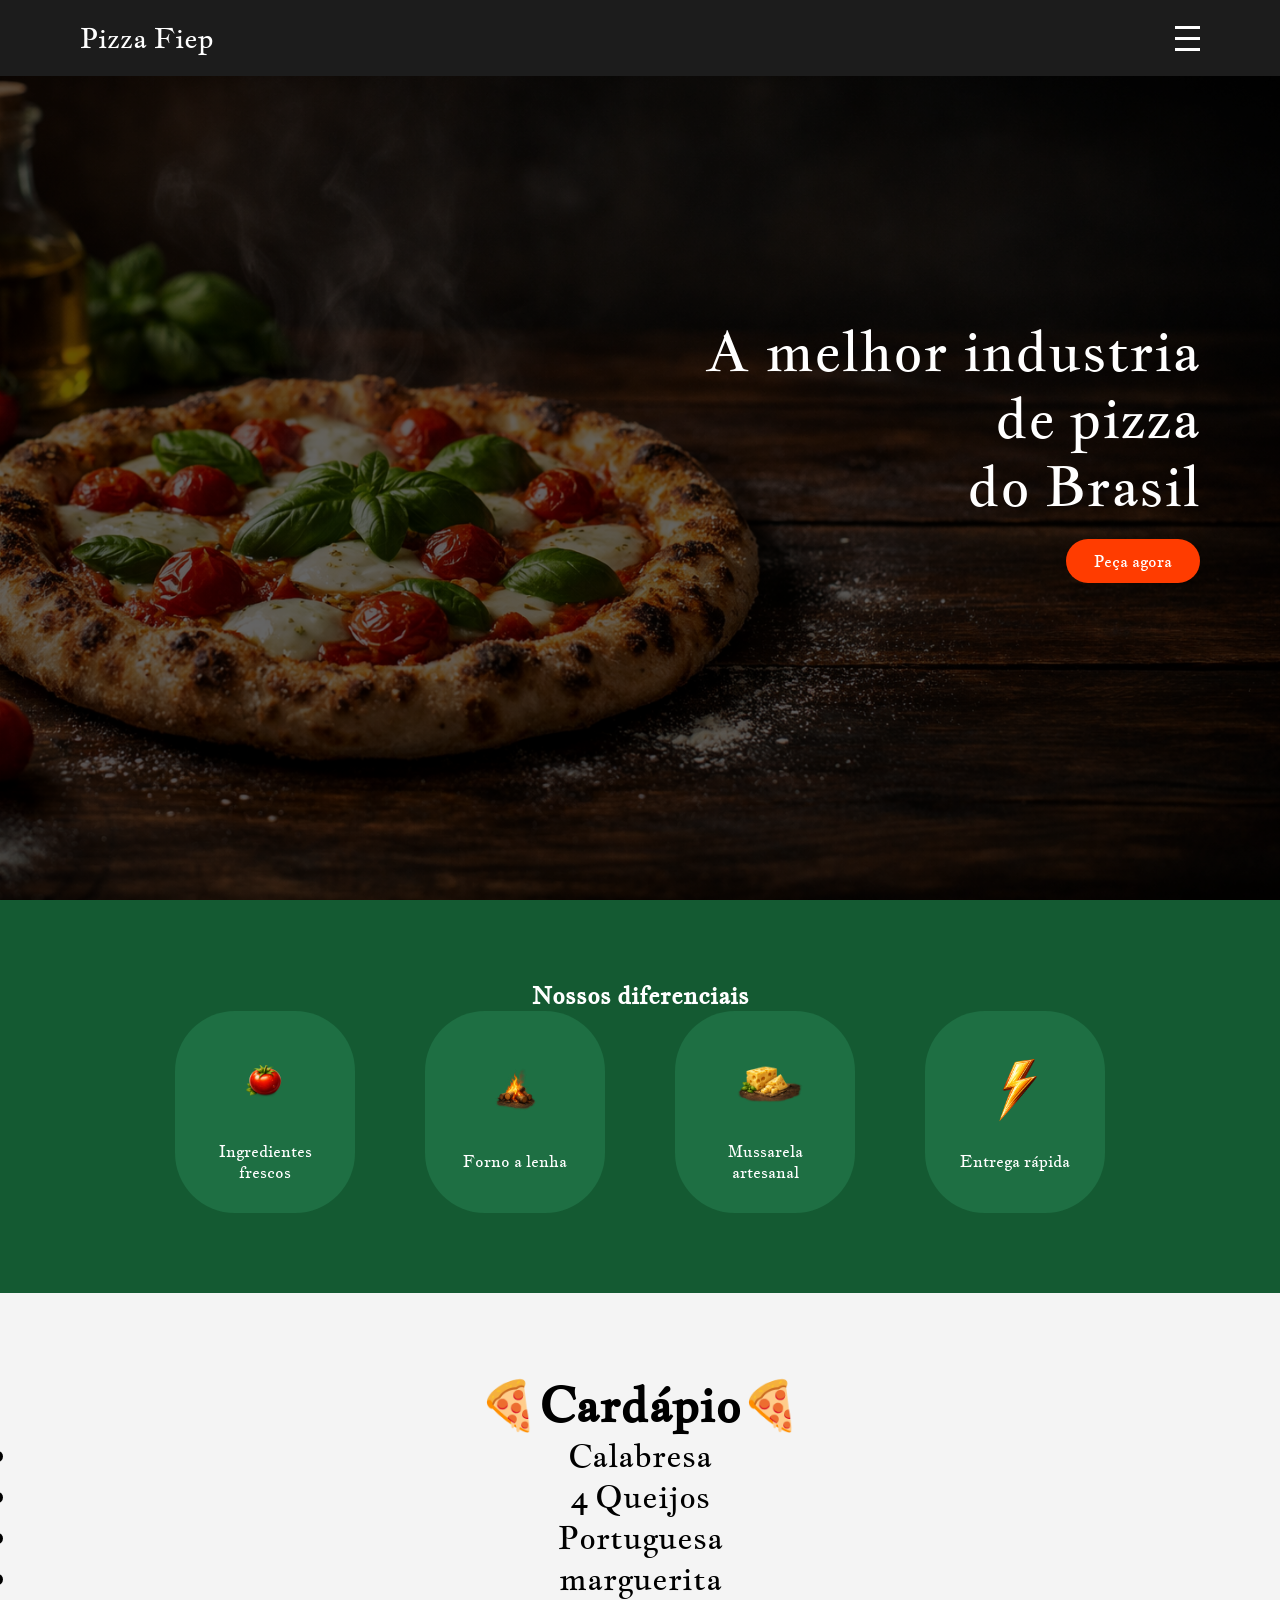
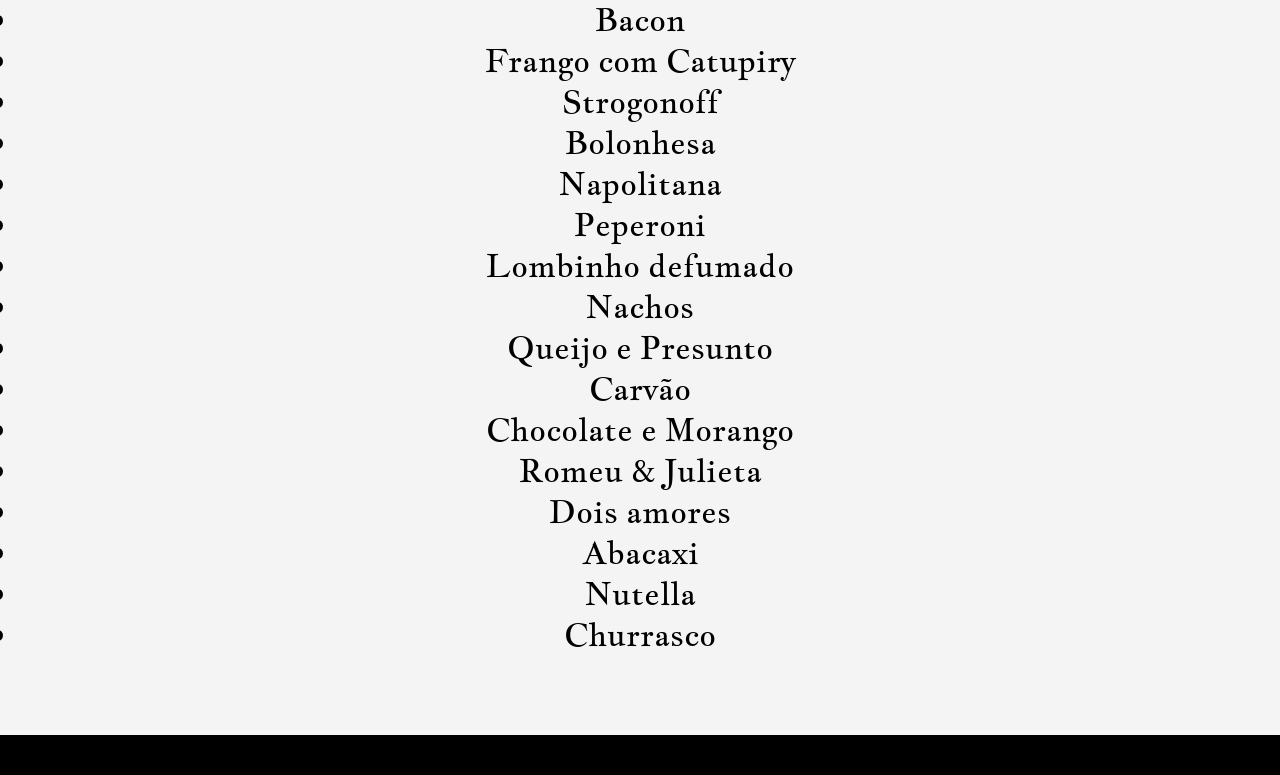
==== tds/index.html @ 962c99ff "Add files via upload" ====
<!DOCTYPE html>
<html lang="pt-BR">
<head>
    <meta charset="UTF-8">
    <meta name="viewport" content="width=device-width, initial-scale=1.0">
    <title>Pizza Fiep</title>
    <link rel="stylesheet" href="./style.css">
</head>
<body>
        <!-- MENU -->
         <header class="header">
            <h1 class="logo">Pizza Fiep</h1>

            <div class="menu-toggle" id="menu-toggle">
                <span></span>
                <span></span>
                <span></span>
            </div>
            <nav class="menu" id="menu">
                <a href="#">Home</a>
                <a href="#">Cardápio</a>
                <a href="#">Sobre</a>
                <a href="#">Contato</a>
            </nav>
        </header>
        <!-- HERO -->
        <section class="hero">
            <div class="overlay">
                <div class="hero-text">
                    <h2>A melhor industria <br> de pizza <br> do Brasil</h2>
                    <button>Peça agora</button>
                </div>
            </div>
        </section>
        <div class="overlay-menu" id="overlay-menu"></div>
        <section class="diferenciais">
            
            <h2>Nossos diferenciais</h2>
            <div class="cards">
            <div class="card">
                <img src="./tomate.png" alt="Tomate">
                <p>Ingredientes frescos</p>
            </div>
            <div class="card">
                <img src="./fogo.png" alt="Fogo">
                <p>Forno a lenha</p>
            </div>
            <div class="card">
                <img src="./queijo.png" alt="Queijo">
                <p>Mussarela artesanal</p>
            </div>
            <div class="card">
                <img src="./relampago.png" alt="Relampago">
                <p>Entrega rápida</p>
            </div>
            </div>
        </section>
        <section class="cardapio">
            <h2>🍕Cardápio🍕</h2>
            <div class="lista">
                <ul data-title="🍕 Tradicional">
                    <li>Calabresa</li>
                    <li>4 Queijos</li>
                    <li>Portuguesa</li>
                    <li>marguerita</li>
                    <li>Bacon</li>
                    <li>Frango com Catupiry</li>
                    <li>Strogonoff</li>
                    <li>Bolonhesa</li>
                    <li>Napolitana</li>
                    <li>Peperoni</li>
                    <li>Lombinho defumado</li>
                    <li>Nachos</li>
                    <li>Queijo e Presunto</li>
                </ul>
                <ul data-title="🔥Especiais">
                    <li>Carvão</li>
                    <li>Chocolate e Morango</li>
                    <li>Romeu & Julieta</li>
                    <li>Dois amores</li>
                    <li>Abacaxi</li>
                    <li>Nutella</li>
                    <li>Churrasco</li>
                    
                </ul>
            </div>
            
        </section>


        <section>

        </section>
        <script src="script.js"></script>
    </body>
</html>
---- tds/style.css ----
@import url('https://fonts.googleapis.com/css2?family=Jacques+Francois&display=swap');
@import url('https://fonts.googleapis.com/css2?family=Cinzel:wght@400..900&display=swap');

*{
    margin: 0;
    padding: 0;
    box-sizing: border-box;
    font-family: Jacques Francois, Cinzel;
}

body{
    background: #000;
    color: #fff;
}

/* ******************************* HEADER **********************************/
.header{
    position: absolute;
    width: 100%;
    top: 0;
    left: 0;
    background-color: #1c1c1c;

    display: flex;
    justify-content: space-between;
    align-items: center;
    padding: 20px 80px;
    z-index: 1000;
}

.logo{
    font-size: 28px;
    font-weight: 500;
}

/*  */
.menu-toggle{
    display: flex;
    flex-direction: column;
    cursor: pointer;
    z-index: 1100;
}

.menu-toggle span{
    width: 25px;
    height: 3px;
    background: white;
    margin: 4px 0;
    transition: 0.3s;
}

/*  */

.menu{
    position: fixed;
    top: 0;
    right: -100%;
    width: 70%;
    height: 100vh;
    background: #111;
    display: flex;
    flex-direction: column;
    padding: 80px 40px;
    transition: 0.4s ease;
}

.menu a{
    margin: 15px 0;
    text-decoration: none;
    color: white;
    font-size: 18px;
}

.menu.active{
    right: 0;
}

/*  */
.overlay-menu{
    position: fixed;
    top: 0;
    left: 0;
    width: 100%;
    height: 100%;
    background: rgba(0, 0, 0, 0.6);
    opacity: 0;
    visibility: hidden;
    transition: 0.3s;
    z-index: 900;
}

.overlay-menu.active{
    opacity: 1;
    visibility: visible;
}

.hero{
    height: 100vh;
    background: url('./pizza-Fundo.png') center/cover no-repeat;
    position: relative;
}

.overlay{
    background: rgba(0, 0, 0, 0.6);
    height: 100vh;

    display: flex;
    align-items: center;
    justify-content: flex-end;
    padding: 0 80px;
}

.hero-text h2{
    font-size: 56px;
    font-weight: 300;
    line-height: 1.2;
    margin-bottom: 20px;

}

.hero-text{
    max-width: 500px;
    text-align: right;
}

.hero-text button{
    padding: 12px 28px;
    background: #ff3c00;
    border: none;
    color: white;
    border-radius: 70px;
    font-size: 16px;
    cursor: pointer;
    transition: 0.3s;
}

.hero-text button:hover{
    background: rebeccapurple;
}

/* ***************DIFERENCIAIS************* */
.diferenciais{
    background: #145a32;
    padding: 80px 20px;
    text-align: center;
}

.diferencias h2{
    margin-bottom: 50px;
    font-size: 28px;
}

/* GRID */
.cards{
    display: flex;
    justify-content: center;
    gap: 30px;
    flex-wrap: wrap;
}

.card{
    background: #1E6F43;
    padding: 30px;
    margin: 0 20px;
    border-radius: 60px;
    width: 180px;

    display: flex;
    flex-direction: column;
    align-items: center;
    justify-content: center;

    transition: 0.3s;
}

.card:hover{
    transform: translateY(-8px);
}

.card img{
    width: 80px;
    height: 80px;
    object-fit: contain;
    margin-bottom: 20px;
}

.card p{
    font-size: 16px;
    line-height: 1.3;
}

.cardapio{
    background: #f4f4f4;
    color: #000;
    padding: 80px 20px;
    text-align: center;
}

.cardapio{
    font-size: 32px;
    margin-bottom: 40px;
    font-weight: 500;
}
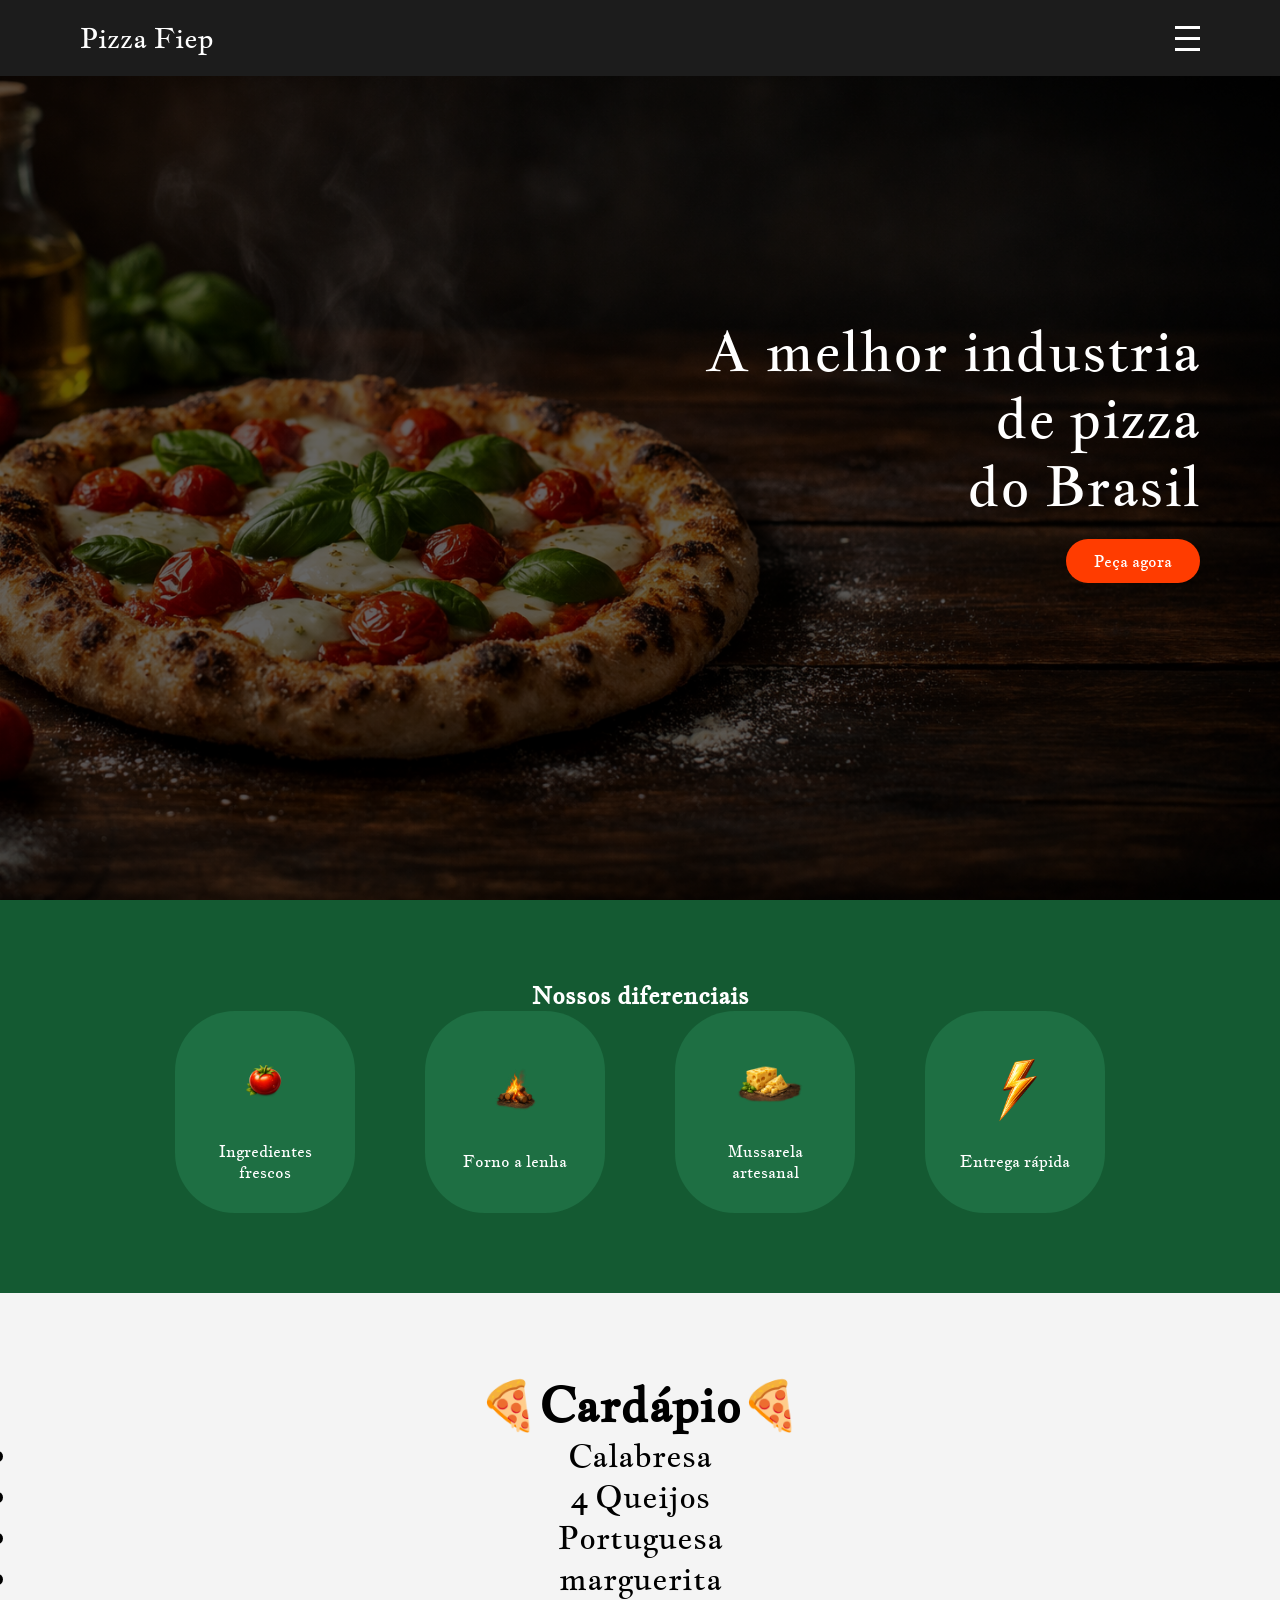
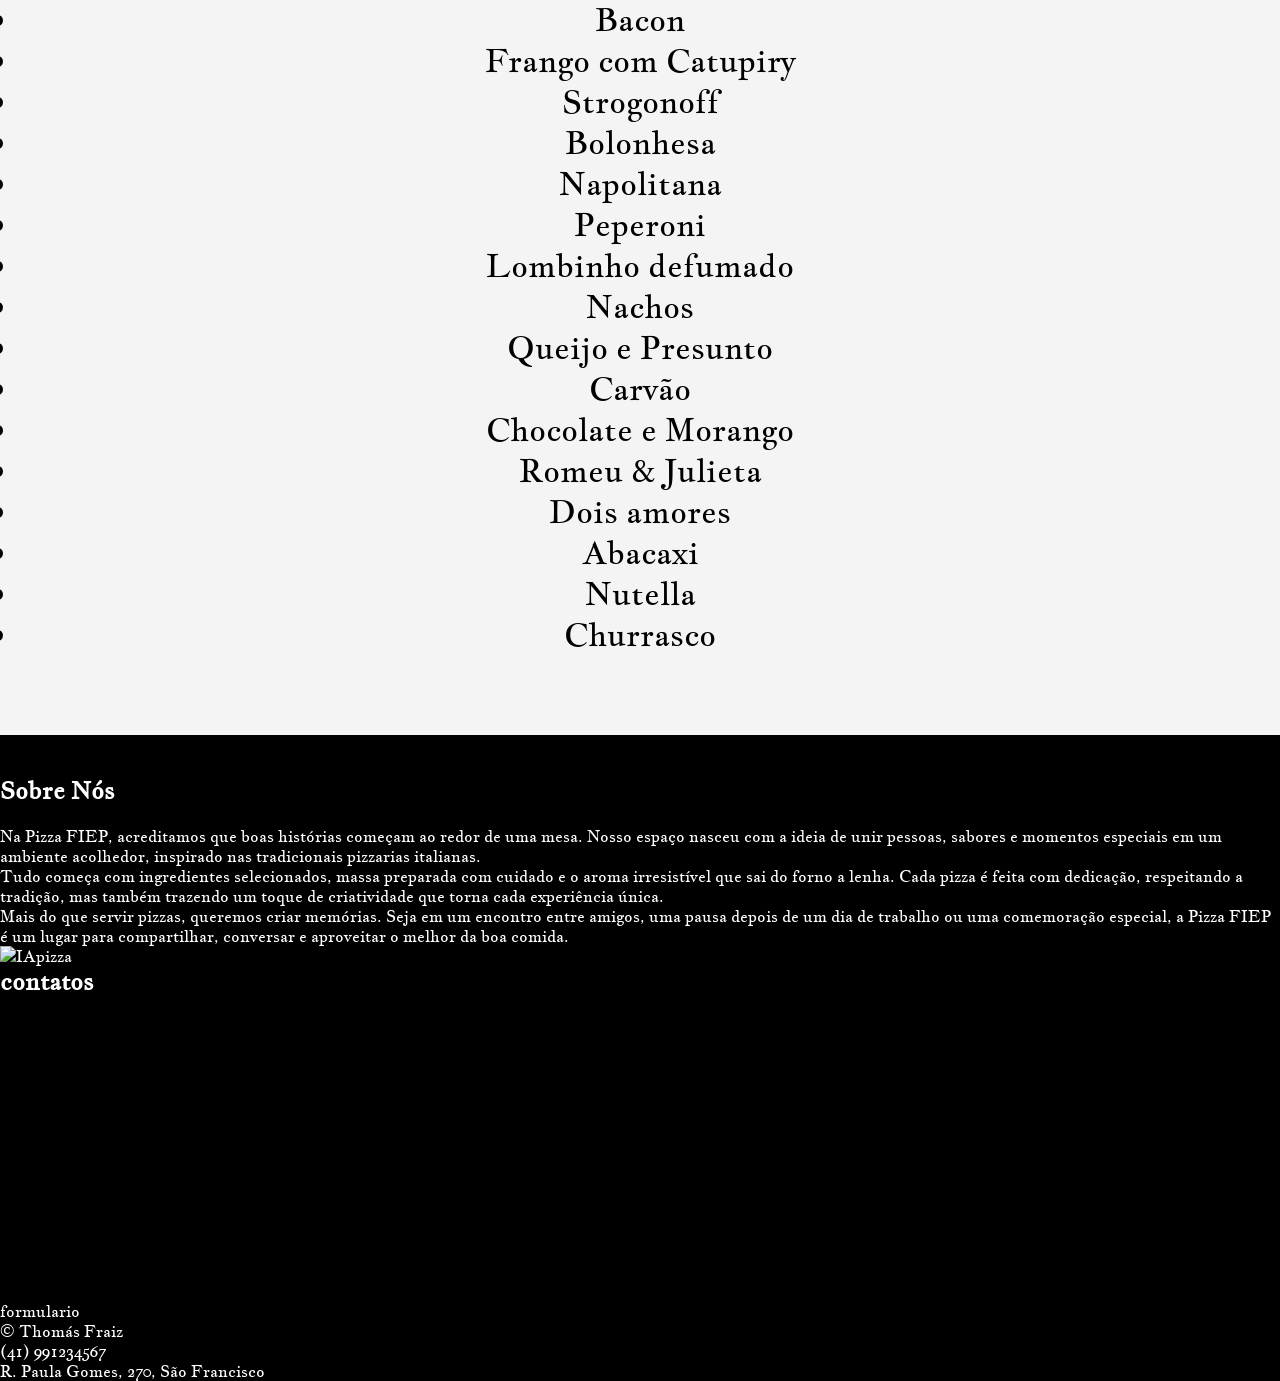
==== commit 56304407: "Update index.html" ====
--- a/tds/index.html
+++ b/tds/index.html
@@ -80,17 +80,50 @@
                     <li>Dois amores</li>
                     <li>Abacaxi</li>
                     <li>Nutella</li>
-                    <li>Churrasco</li>
-                    
+                    <li>Churrasco</li>  
                 </ul>
             </div>
+        </section>
+        <section class="sobre">
+            <div class="conteudo"> 
+                <h2>Sobre Nós</h2>
+
+                <img src="" alt="">
+                <div class="texto">
+                    <p>
+                        Na Pizza FIEP, acreditamos que boas histórias começam ao redor de uma mesa. Nosso espaço nasceu com a ideia de unir pessoas, sabores e momentos especiais em um ambiente acolhedor, inspirado nas tradicionais pizzarias italianas.
+                        <br class="lado1">Tudo começa com ingredientes selecionados, massa preparada com cuidado e o aroma irresistível que sai do forno a lenha. Cada pizza é feita com dedicação, respeitando a tradição, mas também trazendo um toque de criatividade que torna cada experiência única.
+                        <br class="lado2">Mais do que servir pizzas, queremos criar memórias. Seja em um encontro entre amigos, uma pausa depois de um dia de trabalho ou uma comemoração especial, a Pizza FIEP é um lugar para compartilhar, conversar e aproveitar o melhor da boa comida.
+                    </p>
+                    <img src="Gemini_Generated_Image_4bzopk4bzopk4bzo.png" alt="IApizza">
+                </div>
+            </div>
+            </section>
             
-        </section>
+            <section class="contato">
+                <h2>contatos</h2>
+                <div>
+                    <iframe src="https://www.google.com/maps/embed?pb=!1m18!1m12!1m3!1d3603.4007730360013!2d-49.27483312385781!3d-25.424861432689877!2m3!1f0!2f0!3f0!3m2!1i1024!2i768!4f13.1!3m3!1m2!1s0x94dce411bd7d31bd%3A0xd55f5236caf94127!2sR.%20Paula%20Gomes%2C%20270%20-%20S%C3%A3o%20Francisco%2C%20Curitiba%20-%20PR%2C%2080510-070!5e0!3m2!1spt-BR!2sbr!4v1777907137975!5m2!1spt-BR!2sbr" width="400" height="300" style="border:0;" allowfullscreen="" loading="lazy" referrerpolicy="no-referrer-when-downgrade"></iframe>
+                </div>
+                <div>
+                    formulario
+                </div>
+            </section>
 
+            <footer class="rodape">
+                <div>
+                    <p>&copy; Thomás Fraiz</p>
+                </div>
+                <div>
+                    <p>(41) 991234567</p>
+                    <p>R. Paula Gomes, 270, São Francisco</p>
+                </div>
+            </footer>
+        <script src="pizza.js"></script>
+        <script>
+            // Configurações do JS do formulário//
+            
 
-        <section>
-
-        </section>
-        <script src="script.js"></script>
+        </script>
     </body>
-</html>+</html>
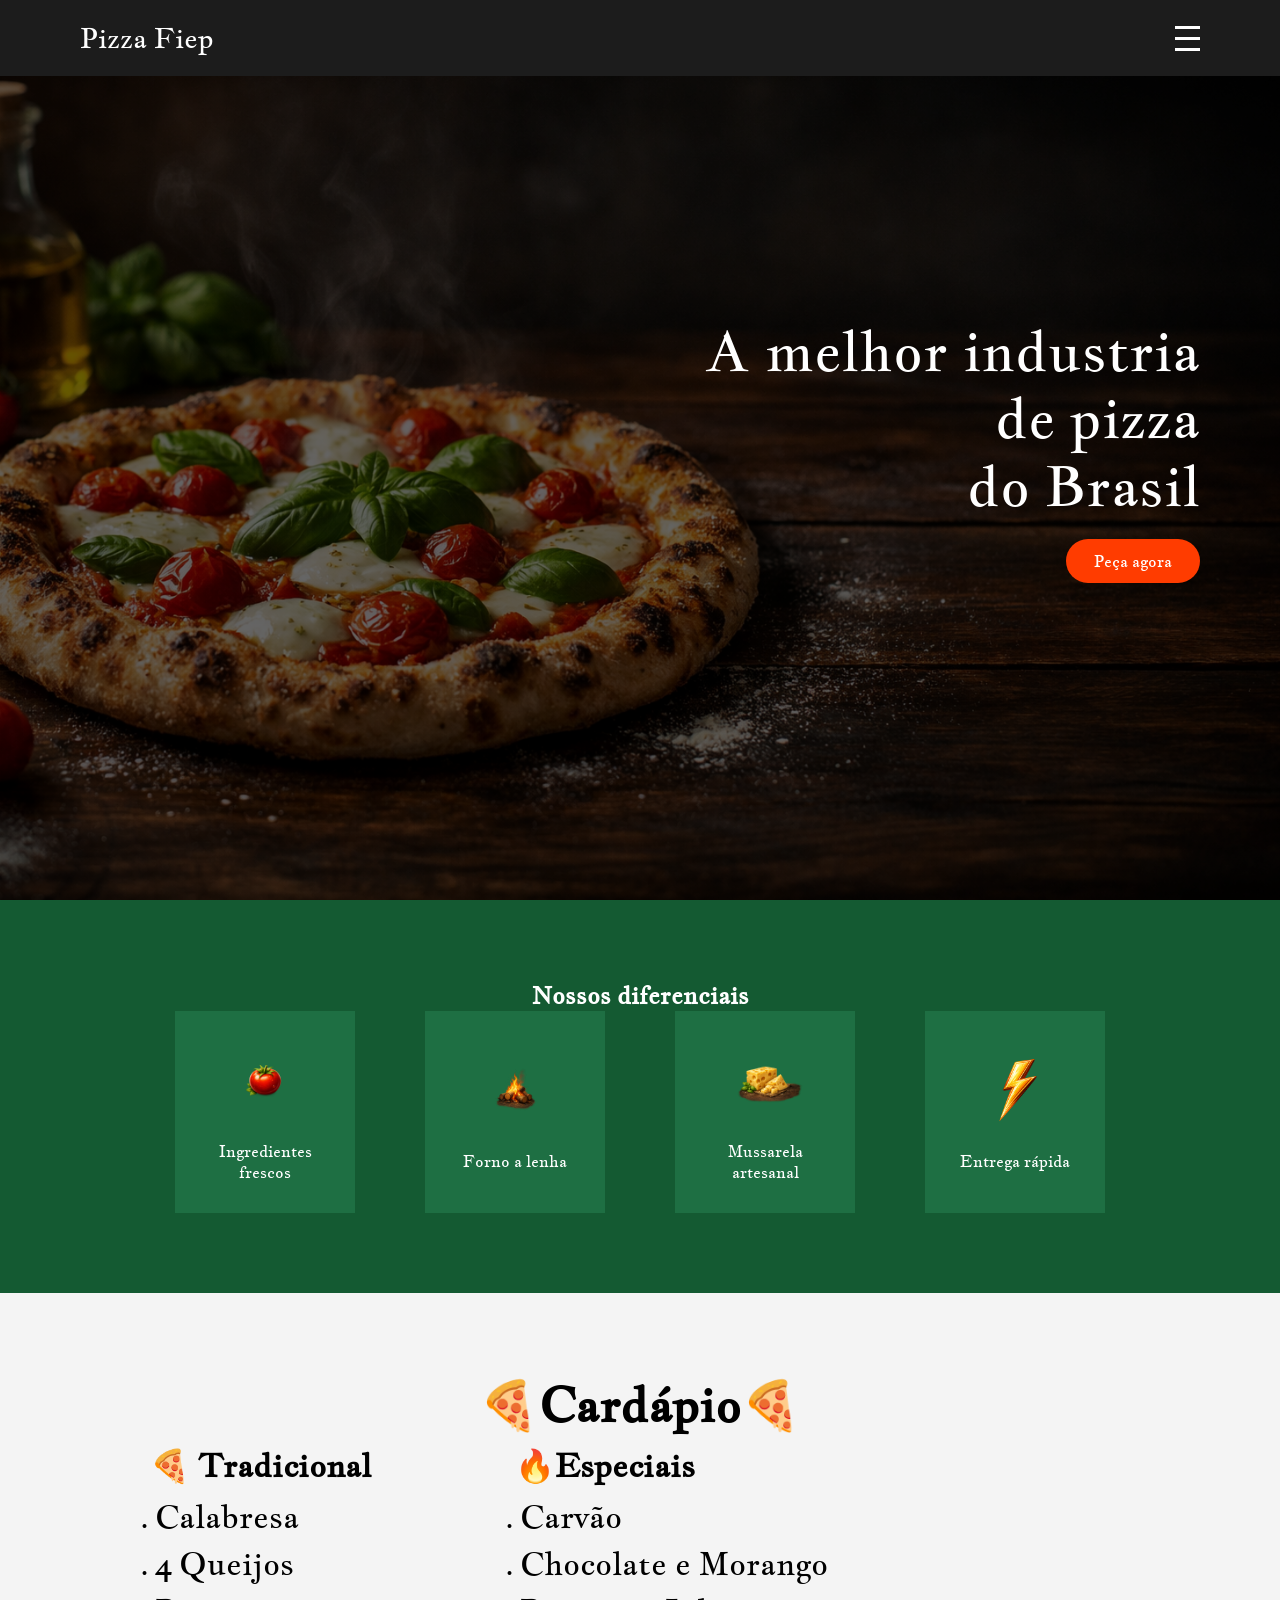
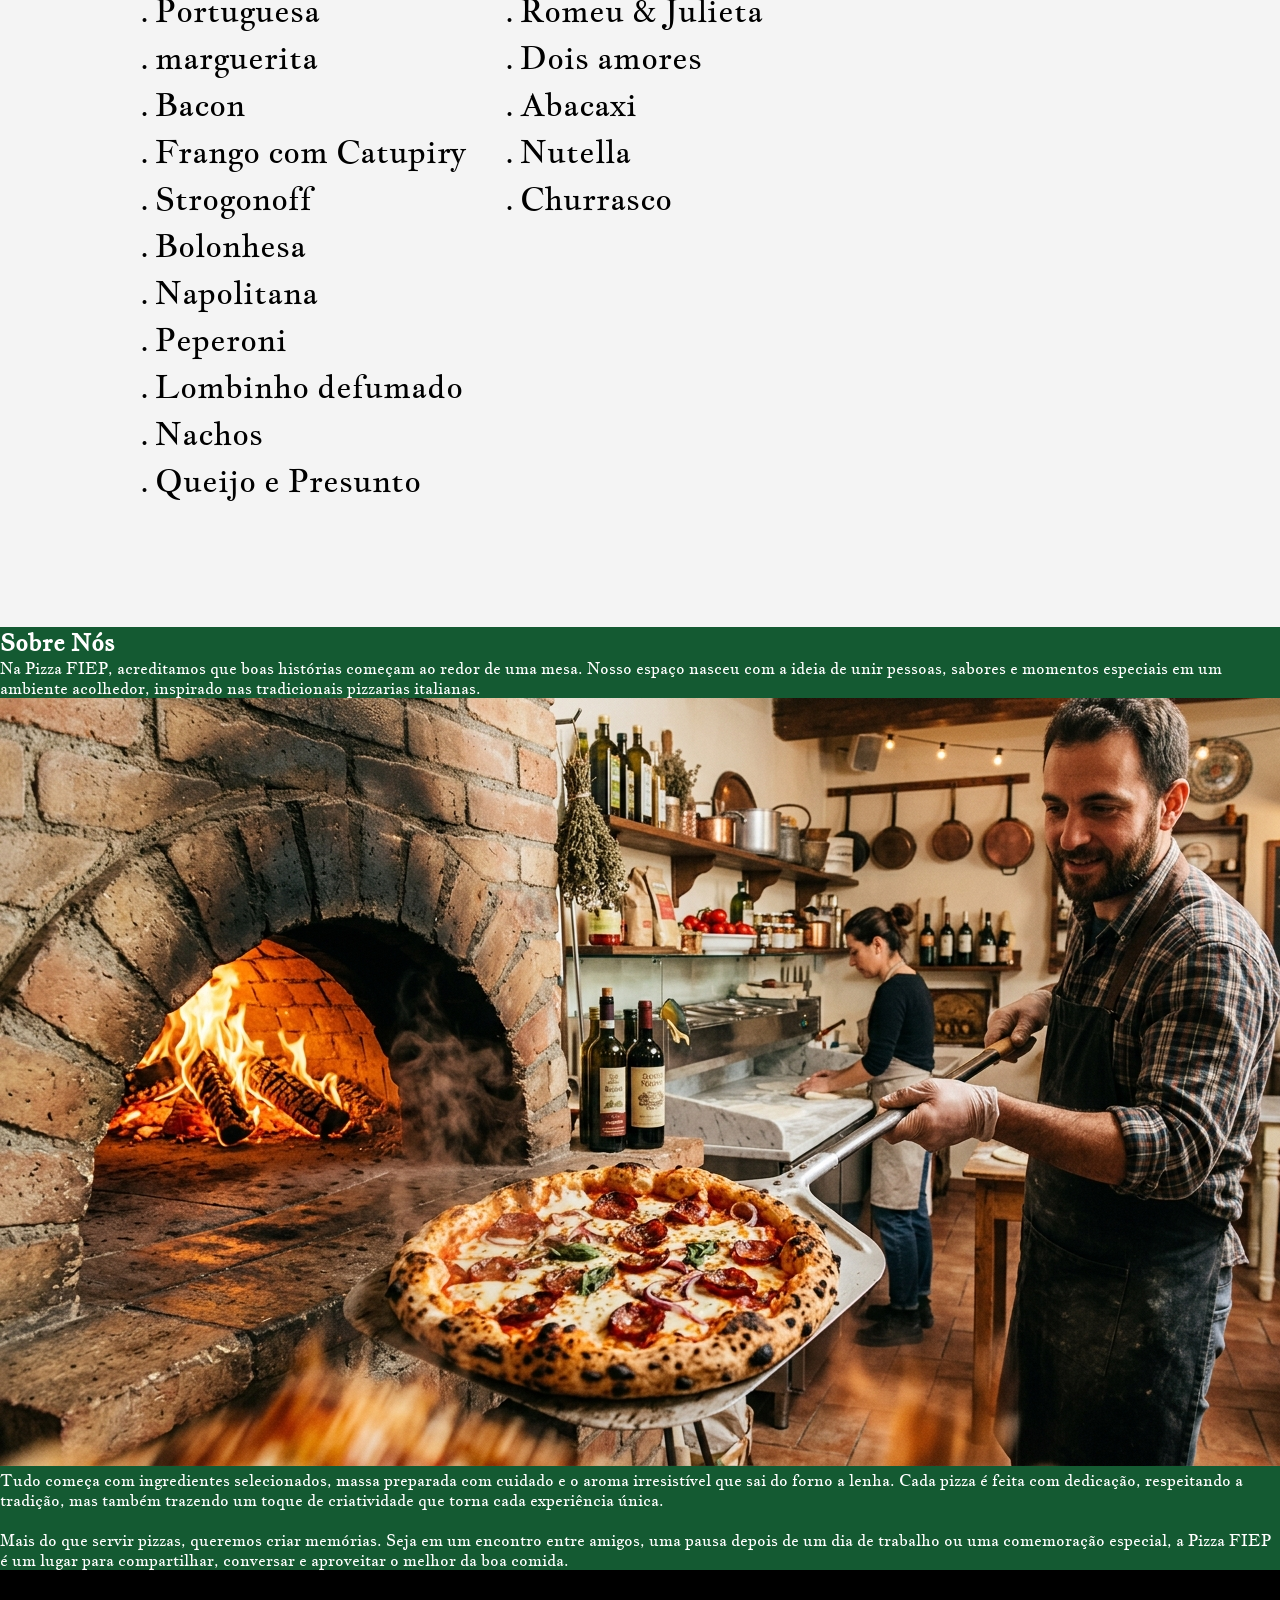
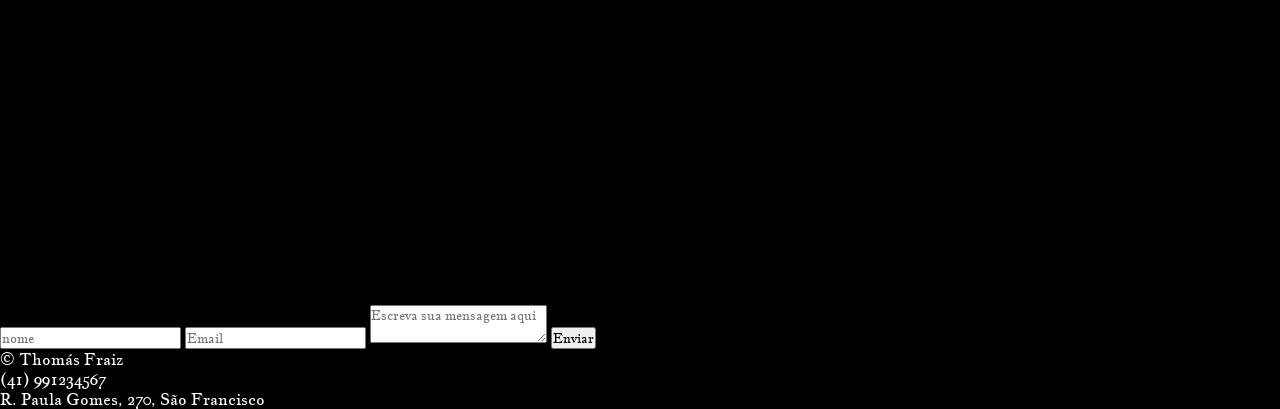
==== commit a3b17b49: "Update index.html" ====
--- a/tds/index.html
+++ b/tds/index.html
@@ -1,129 +1,168 @@
-<!DOCTYPE html>
+<!doctype html>
 <html lang="pt-BR">
-<head>
-    <meta charset="UTF-8">
-    <meta name="viewport" content="width=device-width, initial-scale=1.0">
+  <head>
+    <meta charset="UTF-8" />
+    <meta name="viewport" content="width=device-width, initial-scale=1.0" />
     <title>Pizza Fiep</title>
-    <link rel="stylesheet" href="./style.css">
-</head>
-<body>
-        <!-- MENU -->
-         <header class="header">
-            <h1 class="logo">Pizza Fiep</h1>
+    <link rel="stylesheet" href="./style.css" />
+  </head>
 
-            <div class="menu-toggle" id="menu-toggle">
-                <span></span>
-                <span></span>
-                <span></span>
+  <body>
+    <!-- MENU -->
+    <header class="header">
+      <h1 class="logo">Pizza Fiep</h1>
+
+      <div class="menu-toggle" id="menu-toggle">
+        <span></span>
+        <span></span>
+        <span></span>
+      </div>
+      <nav class="menu" id="menu">
+        <a href="#">Home</a>
+        <a href="#">Cardápio</a>
+        <a href="#">Sobre</a>
+        <a href="#">Contato</a>
+      </nav>
+    </header>
+    <!-- HERO -->
+    <section class="hero">
+      <div class="overlay">
+        <div class="hero-text">
+          <h2>
+            A melhor industria <br />
+            de pizza <br />
+            do Brasil
+          </h2>
+          <button>Peça agora</button>
+        </div>
+      </div>
+    </section>
+    <div class="overlay-menu" id="overlay-menu"></div>
+    <section class="diferenciais">
+      <h2>Nossos diferenciais</h2>
+      <div class="cards">
+        <div class="card">
+          <img src="./tomate.png" alt="Tomate" />
+          <p>Ingredientes frescos</p>
+        </div>
+        <div class="card">
+          <img src="./fogo.png" alt="Fogo" />
+          <p>Forno a lenha</p>
+        </div>
+        <div class="card">
+          <img src="./queijo.png" alt="Queijo" />
+          <p>Mussarela artesanal</p>
+        </div>
+        <div class="card">
+          <img src="./relampago.png" alt="Relampago" />
+          <p>Entrega rápida</p>
+        </div>
+      </div>
+    </section>
+    <section class="cardapio">
+      <h2>🍕Cardápio🍕</h2>
+      <div class="lista">
+        <ul data-title="🍕 Tradicional">
+          <li>Calabresa</li>
+          <li>4 Queijos</li>
+          <li>Portuguesa</li>
+          <li>marguerita</li>
+          <li>Bacon</li>
+          <li>Frango com Catupiry</li>
+          <li>Strogonoff</li>
+          <li>Bolonhesa</li>
+          <li>Napolitana</li>
+          <li>Peperoni</li>
+          <li>Lombinho defumado</li>
+          <li>Nachos</li>
+          <li>Queijo e Presunto</li>
+        </ul>
+        <ul data-title="🔥Especiais">
+          <li>Carvão</li>
+          <li>Chocolate e Morango</li>
+          <li>Romeu & Julieta</li>
+          <li>Dois amores</li>
+          <li>Abacaxi</li>
+          <li>Nutella</li>
+          <li>Churrasco</li>
+        </ul>
+      </div>
+    </section>
+    <section class="sobre">
+      <div class="conteudo">
+        <h2>Sobre Nós</h2>
+
+        <div class="textoC">
+          <p>
+            Na Pizza FIEP, acreditamos que boas histórias começam ao redor de
+            uma mesa. Nosso espaço nasceu com a ideia de unir pessoas, sabores e
+            momentos especiais em um ambiente acolhedor, inspirado nas
+            tradicionais pizzarias italianas.
+          </p>
+          <div class="pizzaiolo">
+            <img
+              src="Gemini_Generated_Image_4bzopk4bzopk4bzo.png"
+              alt="IApizza"
+            />
+
+            <div class="textoL">
+              <p>
+                Tudo começa com ingredientes selecionados, massa preparada com
+                cuidado e o aroma irresistível que sai do forno a lenha. Cada
+                pizza é feita com dedicação, respeitando a tradição, mas também
+                trazendo um toque de criatividade que torna cada experiência
+                única.
+                <br />
+                <br />Mais do que servir pizzas, queremos criar memórias. Seja
+                em um encontro entre amigos, uma pausa depois de um dia de
+                trabalho ou uma comemoração especial, a Pizza FIEP é um lugar
+                para compartilhar, conversar e aproveitar o melhor da boa
+                comida.
+              </p>
             </div>
-            <nav class="menu" id="menu">
-                <a href="#">Home</a>
-                <a href="#">Cardápio</a>
-                <a href="#">Sobre</a>
-                <a href="#">Contato</a>
-            </nav>
-        </header>
-        <!-- HERO -->
-        <section class="hero">
-            <div class="overlay">
-                <div class="hero-text">
-                    <h2>A melhor industria <br> de pizza <br> do Brasil</h2>
-                    <button>Peça agora</button>
-                </div>
-            </div>
-        </section>
-        <div class="overlay-menu" id="overlay-menu"></div>
-        <section class="diferenciais">
-            
-            <h2>Nossos diferenciais</h2>
-            <div class="cards">
-            <div class="card">
-                <img src="./tomate.png" alt="Tomate">
-                <p>Ingredientes frescos</p>
-            </div>
-            <div class="card">
-                <img src="./fogo.png" alt="Fogo">
-                <p>Forno a lenha</p>
-            </div>
-            <div class="card">
-                <img src="./queijo.png" alt="Queijo">
-                <p>Mussarela artesanal</p>
-            </div>
-            <div class="card">
-                <img src="./relampago.png" alt="Relampago">
-                <p>Entrega rápida</p>
-            </div>
-            </div>
-        </section>
-        <section class="cardapio">
-            <h2>🍕Cardápio🍕</h2>
-            <div class="lista">
-                <ul data-title="🍕 Tradicional">
-                    <li>Calabresa</li>
-                    <li>4 Queijos</li>
-                    <li>Portuguesa</li>
-                    <li>marguerita</li>
-                    <li>Bacon</li>
-                    <li>Frango com Catupiry</li>
-                    <li>Strogonoff</li>
-                    <li>Bolonhesa</li>
-                    <li>Napolitana</li>
-                    <li>Peperoni</li>
-                    <li>Lombinho defumado</li>
-                    <li>Nachos</li>
-                    <li>Queijo e Presunto</li>
-                </ul>
-                <ul data-title="🔥Especiais">
-                    <li>Carvão</li>
-                    <li>Chocolate e Morango</li>
-                    <li>Romeu & Julieta</li>
-                    <li>Dois amores</li>
-                    <li>Abacaxi</li>
-                    <li>Nutella</li>
-                    <li>Churrasco</li>  
-                </ul>
-            </div>
-        </section>
-        <section class="sobre">
-            <div class="conteudo"> 
-                <h2>Sobre Nós</h2>
+          </div>
+        </div>
+      </div>
+    </section>
 
-                <img src="" alt="">
-                <div class="texto">
-                    <p>
-                        Na Pizza FIEP, acreditamos que boas histórias começam ao redor de uma mesa. Nosso espaço nasceu com a ideia de unir pessoas, sabores e momentos especiais em um ambiente acolhedor, inspirado nas tradicionais pizzarias italianas.
-                        <br class="lado1">Tudo começa com ingredientes selecionados, massa preparada com cuidado e o aroma irresistível que sai do forno a lenha. Cada pizza é feita com dedicação, respeitando a tradição, mas também trazendo um toque de criatividade que torna cada experiência única.
-                        <br class="lado2">Mais do que servir pizzas, queremos criar memórias. Seja em um encontro entre amigos, uma pausa depois de um dia de trabalho ou uma comemoração especial, a Pizza FIEP é um lugar para compartilhar, conversar e aproveitar o melhor da boa comida.
-                    </p>
-                    <img src="Gemini_Generated_Image_4bzopk4bzopk4bzo.png" alt="IApizza">
-                </div>
-            </div>
-            </section>
-            
-            <section class="contato">
-                <h2>contatos</h2>
-                <div>
-                    <iframe src="https://www.google.com/maps/embed?pb=!1m18!1m12!1m3!1d3603.4007730360013!2d-49.27483312385781!3d-25.424861432689877!2m3!1f0!2f0!3f0!3m2!1i1024!2i768!4f13.1!3m3!1m2!1s0x94dce411bd7d31bd%3A0xd55f5236caf94127!2sR.%20Paula%20Gomes%2C%20270%20-%20S%C3%A3o%20Francisco%2C%20Curitiba%20-%20PR%2C%2080510-070!5e0!3m2!1spt-BR!2sbr!4v1777907137975!5m2!1spt-BR!2sbr" width="400" height="300" style="border:0;" allowfullscreen="" loading="lazy" referrerpolicy="no-referrer-when-downgrade"></iframe>
-                </div>
-                <div>
-                    formulario
-                </div>
-            </section>
+    <section class="contato">
+      <div>
+        <h2 style="color: black">contatos</h2>
+        <div>
+          <iframe
+            src="https://www.google.com/maps/embed?pb=!1m18!1m12!1m3!1d3603.4007730360013!2d-49.27483312385781!3d-25.424861432689877!2m3!1f0!2f0!3f0!3m2!1i1024!2i768!4f13.1!3m3!1m2!1s0x94dce411bd7d31bd%3A0xd55f5236caf94127!2sR.%20Paula%20Gomes%2C%20270%20-%20S%C3%A3o%20Francisco%2C%20Curitiba%20-%20PR%2C%2080510-070!5e0!3m2!1spt-BR!2sbr!4v1777907137975!5m2!1spt-BR!2sbr"
+            width="400"
+            height="300"
+            style="border: 0"
+            allowfullscreen=""
+            loading="lazy"
+            referrerpolicy="no-referrer-when-downgrade"
+          ></iframe>
+        </div>
+      </div>
+      <form class="forms">
+        <input type=" text " placeholder="nome " required />
 
-            <footer class="rodape">
-                <div>
-                    <p>&copy; Thomás Fraiz</p>
-                </div>
-                <div>
-                    <p>(41) 991234567</p>
-                    <p>R. Paula Gomes, 270, São Francisco</p>
-                </div>
-            </footer>
-        <script src="pizza.js"></script>
-        <script>
-            // Configurações do JS do formulário//
-            
+        <input type="email " placeholder="Email " required />
 
-        </script>
-    </body>
+        <textarea placeholder="Escreva sua mensagem aqui " required></textarea>
+
+        <button type="submit ">Enviar</button>
+      </form>
+    </section>
+
+    <footer class="rodape">
+      <div>
+        <p>&copy; Thomás Fraiz</p>
+      </div>
+      <div>
+        <p>(41) 991234567</p>
+        <p>R. Paula Gomes, 270, São Francisco</p>
+      </div>
+    </footer>
+    <script src="script.js"></script>
+    <script>
+      // Configurações do JS do formulário//
+    </script>
+  </body>
 </html>
--- a/tds/style.css
+++ b/tds/style.css
@@ -9,7 +9,7 @@
 }
 
 body{
-    background: #000;
+    background: #f4f4f4;
     color: #fff;
 }
 
@@ -162,7 +162,7 @@
     background: #1E6F43;
     padding: 30px;
     margin: 0 20px;
-    border-radius: 60px;
+    border-radius: 12   px;
     width: 180px;
 
     display: flex;
@@ -200,4 +200,55 @@
     font-size: 32px;
     margin-bottom: 40px;
     font-weight: 500;
-}+}
+
+.lista{
+    display: flex;
+    grid-template-columns: repeat(3, 1fr);
+    gap: 40px;
+    max-width: 1000px;
+    margin: 0 auto;
+    text-align: left;
+}
+
+.lista ul{
+    list-style: none;
+}
+
+.lista ul::before{
+    content: attr(data-title);
+    display: block;
+    font-weight: bold;
+    margin: 10px;
+}
+
+.lista li{
+    margin: 6px 0;
+    font-weight: 15px;
+    position: relative;
+    padding-left: 15px;
+}
+
+.lista li::before{
+    content: ".";
+    position: absolute;
+    left: 0;
+    color: #000;
+}
+
+.sobre{
+    background-color: #145a32;
+
+}
+
+.contato{
+    background-color: #000;
+}
+
+.rodape{
+    background-color: #000;
+}
+
+.lado1{
+    padding-right: 10px;
+}
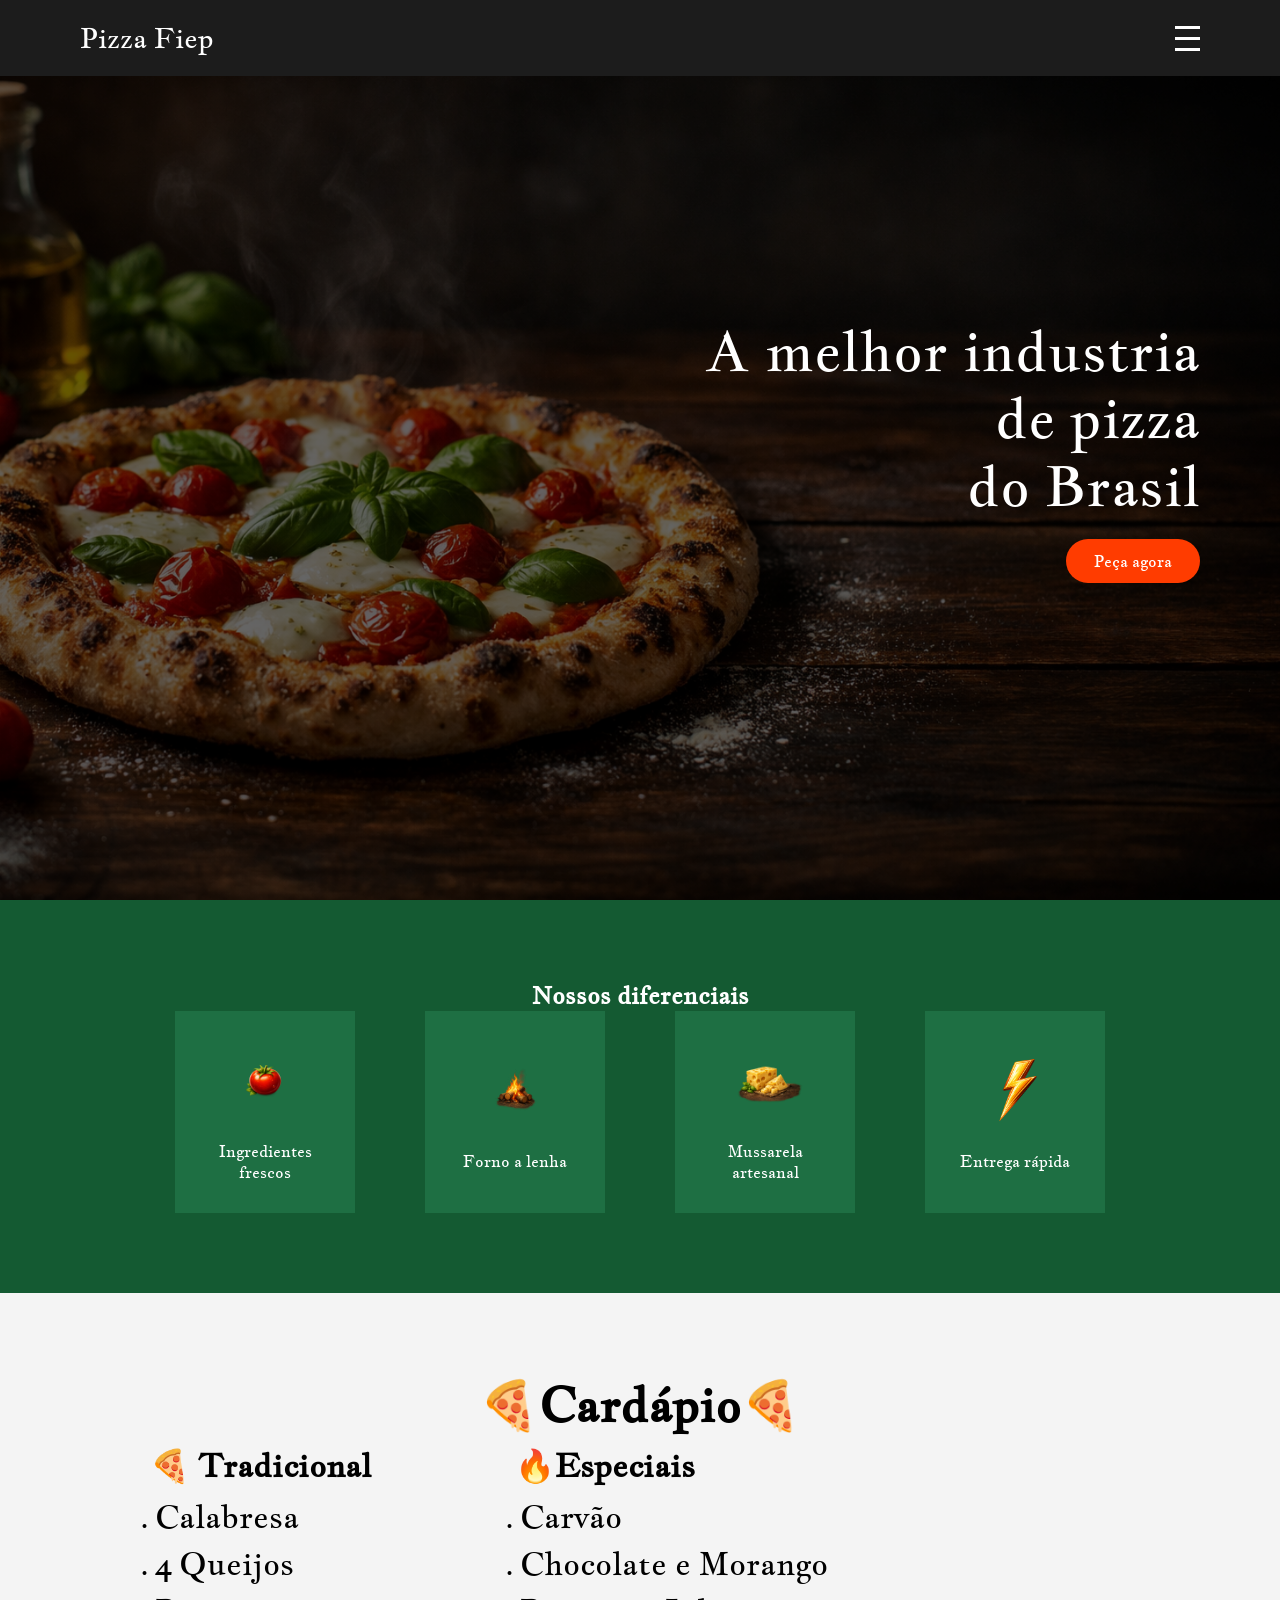
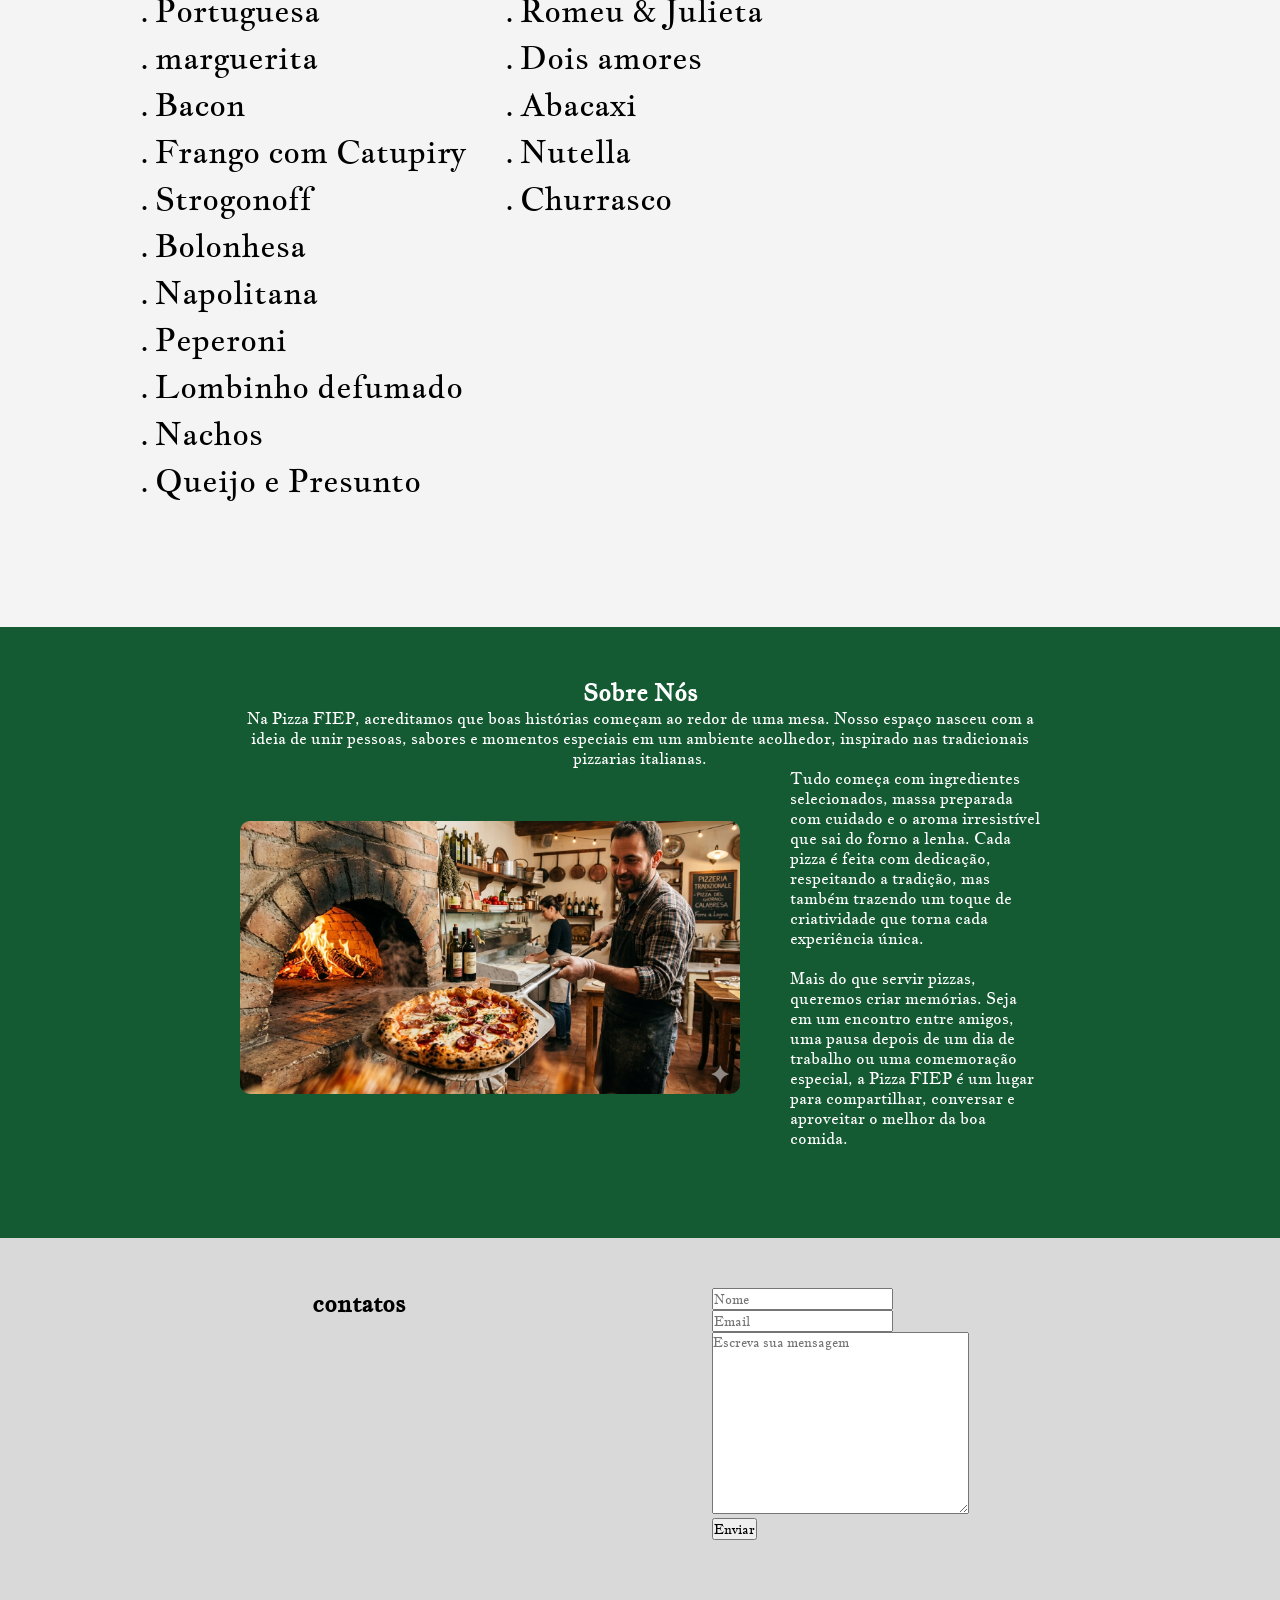
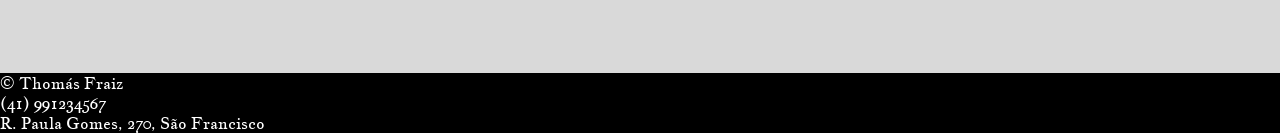
==== commit 0bc55d9d: "Update index.html" ====
--- a/tds/index.html
+++ b/tds/index.html
@@ -37,7 +37,7 @@
         </div>
       </div>
     </section>
-    <div class="overlay-menu" id="overlay-menu"></div>
+    <div class="overlay-menu" id="overlay"></div>
     <section class="diferenciais">
       <h2>Nossos diferenciais</h2>
       <div class="cards">
@@ -140,15 +140,27 @@
           ></iframe>
         </div>
       </div>
-      <form class="forms">
-        <input type=" text " placeholder="nome " required />
+      <div class="form-container">
+        <form Method="post"id="whatsappForm">
+            <input type="hidden" name="id" value="3">
 
-        <input type="email " placeholder="Email " required />
-
-        <textarea placeholder="Escreva sua mensagem aqui " required></textarea>
-
-        <button type="submit ">Enviar</button>
-      </form>
+            <div class="form-group">
+                <label for="name"></label>
+                <input type="text" id="name" name="name" placeholder="Nome" required>
+            </div>
+            <div class="form-group">
+                <label for="email"></label>
+                <input type="email" name="email" id="email" placeholder="Email" required>
+            </div>
+            <div class="form-group">
+                <label for="mensagem"></label>
+                <textarea name="mensagem" id="mensagem" cols="30" rows="10" placeholder="Escreva sua mensagem"></textarea>
+            </div>
+            <div class="form-group button">
+                <button type="submit" class="btn btn-primary w-100">Enviar</button>
+            </div>
+        </form>
+    </div>
     </section>
 
     <footer class="rodape">
@@ -161,8 +173,5 @@
       </div>
     </footer>
     <script src="script.js"></script>
-    <script>
-      // Configurações do JS do formulário//
-    </script>
   </body>
 </html>
--- a/tds/style.css
+++ b/tds/style.css
@@ -1,254 +1,321 @@
-@import url('https://fonts.googleapis.com/css2?family=Jacques+Francois&display=swap');
-@import url('https://fonts.googleapis.com/css2?family=Cinzel:wght@400..900&display=swap');
-
-*{
-    margin: 0;
-    padding: 0;
-    box-sizing: border-box;
-    font-family: Jacques Francois, Cinzel;
-}
-
-body{
-    background: #f4f4f4;
-    color: #fff;
+@import url("https://fonts.googleapis.com/css2?family=Jacques+Francois&display=swap");
+@import url("https://fonts.googleapis.com/css2?family=Cinzel:wght@400..900&display=swap");
+* {
+  margin: 0;
+  padding: 0;
+  box-sizing: border-box;
+  font-family:
+    Jacques Francois,
+    Cinzel;
+  cursor: grab;
+}
+
+body {
+  background: #f4f4f4;
+  color: #fff;
 }
 
 /* ******************************* HEADER **********************************/
-.header{
-    position: absolute;
-    width: 100%;
-    top: 0;
-    left: 0;
-    background-color: #1c1c1c;
-
-    display: flex;
-    justify-content: space-between;
-    align-items: center;
-    padding: 20px 80px;
-    z-index: 1000;
-}
-
-.logo{
-    font-size: 28px;
-    font-weight: 500;
+
+.header {
+  position: absolute;
+  width: 100%;
+  top: 0;
+  left: 0;
+  background-color: #1c1c1c;
+  display: flex;
+  justify-content: space-between;
+  align-items: center;
+  padding: 20px 80px;
+  z-index: 1000;
+}
+
+.logo {
+  font-size: 28px;
+  font-weight: 500;
 }
 
 /*  */
-.menu-toggle{
-    display: flex;
-    flex-direction: column;
-    cursor: pointer;
-    z-index: 1100;
-}
-
-.menu-toggle span{
-    width: 25px;
-    height: 3px;
-    background: white;
-    margin: 4px 0;
-    transition: 0.3s;
+
+.menu-toggle {
+  display: flex;
+  flex-direction: column;
+  cursor: pointer;
+  z-index: 1100;
+}
+
+.menu-toggle span {
+  width: 25px;
+  height: 3px;
+  background: white;
+  margin: 4px 0;
+  transition: 0.3s;
 }
 
 /*  */
 
-.menu{
-    position: fixed;
-    top: 0;
-    right: -100%;
-    width: 70%;
-    height: 100vh;
-    background: #111;
-    display: flex;
-    flex-direction: column;
-    padding: 80px 40px;
-    transition: 0.4s ease;
-}
-
-.menu a{
-    margin: 15px 0;
-    text-decoration: none;
-    color: white;
-    font-size: 18px;
-}
-
-.menu.active{
-    right: 0;
+.menu {
+  position: fixed;
+  top: 0;
+  right: -100%;
+  width: 70%;
+  height: 100vh;
+  background: #111;
+  display: flex;
+  flex-direction: column;
+  padding: 80px 40px;
+  transition: 0.4s ease;
+}
+
+.menu a {
+  margin: 15px 0;
+  text-decoration: none;
+  color: white;
+  font-size: 18px;
+}
+
+.menu.active {
+  right: 0;
 }
 
 /*  */
-.overlay-menu{
-    position: fixed;
-    top: 0;
-    left: 0;
-    width: 100%;
-    height: 100%;
-    background: rgba(0, 0, 0, 0.6);
-    opacity: 0;
-    visibility: hidden;
-    transition: 0.3s;
-    z-index: 900;
-}
-
-.overlay-menu.active{
-    opacity: 1;
-    visibility: visible;
-}
-
-.hero{
-    height: 100vh;
-    background: url('./pizza-Fundo.png') center/cover no-repeat;
-    position: relative;
-}
-
-.overlay{
-    background: rgba(0, 0, 0, 0.6);
-    height: 100vh;
-
-    display: flex;
-    align-items: center;
-    justify-content: flex-end;
-    padding: 0 80px;
-}
-
-.hero-text h2{
-    font-size: 56px;
-    font-weight: 300;
-    line-height: 1.2;
-    margin-bottom: 20px;
-
-}
-
-.hero-text{
-    max-width: 500px;
-    text-align: right;
-}
-
-.hero-text button{
-    padding: 12px 28px;
-    background: #ff3c00;
-    border: none;
-    color: white;
-    border-radius: 70px;
-    font-size: 16px;
-    cursor: pointer;
-    transition: 0.3s;
-}
-
-.hero-text button:hover{
-    background: rebeccapurple;
+
+.overlay-menu {
+  position: fixed;
+  top: 0;
+  left: 0;
+  width: 100%;
+  height: 100%;
+  background: rgba(0, 0, 0, 0.6);
+  opacity: 0;
+  visibility: hidden;
+  transition: 0.3s;
+  z-index: 900;
+}
+
+.overlay-menu.active {
+  opacity: 1;
+  visibility: visible;
+}
+
+.hero {
+  height: 100vh;
+  background: url("./pizza-Fundo.png") center/cover no-repeat;
+  position: relative;
+}
+
+.overlay {
+  background: rgba(0, 0, 0, 0.6);
+  height: 100vh;
+  display: flex;
+  align-items: center;
+  justify-content: flex-end;
+  padding: 0 80px;
+}
+
+.hero-text h2 {
+  font-size: 56px;
+  font-weight: 300;
+  line-height: 1.2;
+  margin-bottom: 20px;
+}
+
+.hero-text {
+  max-width: 500px;
+  text-align: right;
+}
+
+.hero-text button {
+  padding: 12px 28px;
+  background: #ff3c00;
+  border: none;
+  color: white;
+  border-radius: 70px;
+  font-size: 16px;
+  cursor: pointer;
+  transition: 0.3s;
+}
+
+.hero-text button:hover {
+  background: rebeccapurple;
 }
 
 /* ***************DIFERENCIAIS************* */
-.diferenciais{
-    background: #145a32;
-    padding: 80px 20px;
-    text-align: center;
-}
-
-.diferencias h2{
-    margin-bottom: 50px;
-    font-size: 28px;
+
+.diferenciais {
+  background: #145a32;
+  padding: 80px 20px;
+  text-align: center;
+}
+
+.diferencias h2 {
+  margin-bottom: 50px;
+  font-size: 28px;
 }
 
 /* GRID */
-.cards{
-    display: flex;
-    justify-content: center;
-    gap: 30px;
-    flex-wrap: wrap;
-}
-
-.card{
-    background: #1E6F43;
-    padding: 30px;
-    margin: 0 20px;
-    border-radius: 12   px;
-    width: 180px;
-
-    display: flex;
-    flex-direction: column;
-    align-items: center;
-    justify-content: center;
-
-    transition: 0.3s;
-}
-
-.card:hover{
-    transform: translateY(-8px);
-}
-
-.card img{
-    width: 80px;
-    height: 80px;
-    object-fit: contain;
-    margin-bottom: 20px;
-}
-
-.card p{
-    font-size: 16px;
-    line-height: 1.3;
-}
-
-.cardapio{
-    background: #f4f4f4;
-    color: #000;
-    padding: 80px 20px;
-    text-align: center;
-}
-
-.cardapio{
-    font-size: 32px;
-    margin-bottom: 40px;
-    font-weight: 500;
-}
-
-.lista{
-    display: flex;
-    grid-template-columns: repeat(3, 1fr);
-    gap: 40px;
-    max-width: 1000px;
-    margin: 0 auto;
-    text-align: left;
-}
-
-.lista ul{
-    list-style: none;
-}
-
-.lista ul::before{
-    content: attr(data-title);
-    display: block;
-    font-weight: bold;
-    margin: 10px;
-}
-
-.lista li{
-    margin: 6px 0;
-    font-weight: 15px;
-    position: relative;
-    padding-left: 15px;
-}
-
-.lista li::before{
-    content: ".";
-    position: absolute;
-    left: 0;
-    color: #000;
-}
-
-.sobre{
-    background-color: #145a32;
-
-}
-
-.contato{
-    background-color: #000;
-}
-
-.rodape{
-    background-color: #000;
-}
-
-.lado1{
-    padding-right: 10px;
-}
+
+.cards {
+  display: flex;
+  justify-content: center;
+  gap: 30px;
+  flex-wrap: wrap;
+}
+
+.card {
+  background: #1e6f43;
+  padding: 30px;
+  margin: 0 20px;
+  border-radius: 12 px;
+  width: 180px;
+  display: flex;
+  flex-direction: column;
+  align-items: center;
+  justify-content: center;
+  transition: 0.3s;
+}
+
+.card:hover {
+  transform: translateY(-8px);
+}
+
+.card img {
+  width: 80px;
+  height: 80px;
+  object-fit: contain;
+  margin-bottom: 20px;
+}
+
+.card p {
+  font-size: 16px;
+  line-height: 1.3;
+}
+
+.cardapio {
+  background: #f4f4f4;
+  color: #000;
+  padding: 80px 20px;
+  text-align: center;
+}
+
+.cardapio {
+  font-size: 32px;
+  margin-bottom: 40px;
+  font-weight: 500;
+}
+
+.lista {
+  display: flex;
+  grid-template-columns: repeat(3, 1fr);
+  gap: 40px;
+  max-width: 1000px;
+  margin: 0 auto;
+  text-align: left;
+}
+
+.lista ul {
+  list-style: none;
+}
+
+.lista ul::before {
+  content: attr(data-title);
+  display: block;
+  font-weight: bold;
+  margin: 10px;
+}
+
+.lista li {
+  margin: 6px 0;
+  font-weight: 15px;
+  position: relative;
+  padding-left: 15px;
+}
+
+.lista li::before {
+  content: ".";
+  position: absolute;
+  left: 0;
+  color: #000;
+}
+
+.sobre {
+  background-color: #145a32;
+  text-align: center;
+  padding: 50px;
+}
+
+.contato {
+  background-color: #000;
+}
+
+.rodape {
+  background-color: #000;
+}
+
+.textoC {
+  max-width: 800px;
+  margin: 0 auto 40px auto;
+}
+
+.textoL {
+  max-width: 500px;
+  text-align: left;
+}
+
+.pizzaiolo {
+  display: flex;
+  flex-direction: row;
+  align-items: center;
+  justify-content: center;
+  gap: 50px;
+}
+
+.pizzaiolo img {
+  max-width: 500px;
+  border-radius: 10px;
+  box-shadow: #111;
+}
+
+.contato {
+  background-color: #d9d9d9;
+  padding: 50px 20px;
+  display: flex;
+  justify-content: center;
+}
+
+.forms {
+  width: 400px;
+  display: flex;
+  flex-direction: column;
+  gap: 15px;
+}
+
+.forms input,
+.forms textarea {
+  background-color: #bfbfbf;
+  border: none;
+  border-radius: 20px;
+  padding: 15px;
+  font-size: 16px;
+  outline: none;
+}
+
+.forms textarea {
+  height: 150px;
+  resize: none;
+}
+
+.forms button {
+  align-self: flex-end;
+  background-color: #1f5e3b;
+  color: white;
+  border: none;
+  border-radius: 20px;
+  padding: 12px 30px;
+  font-size: 16px;
+  cursor: grabbing;
+}
+
+.forms button:hover {
+  background-color: #174a2e;
+}
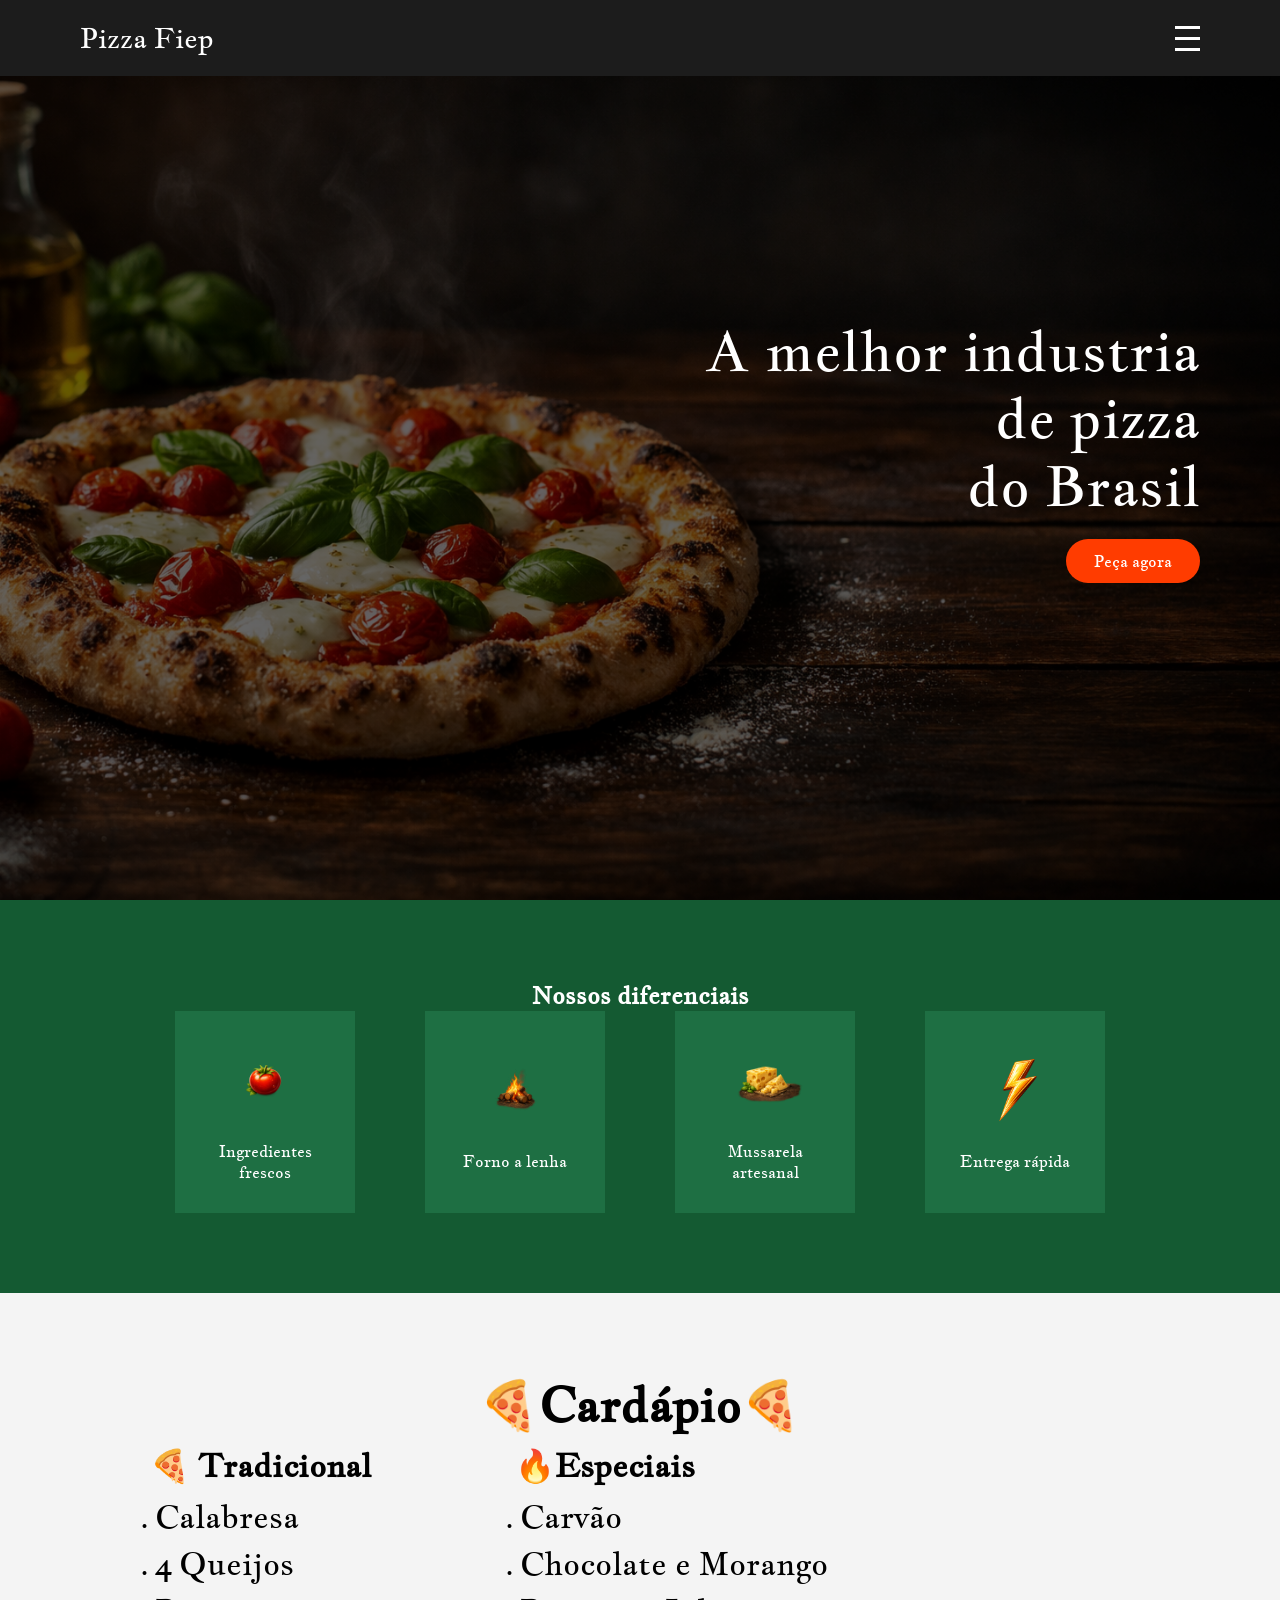
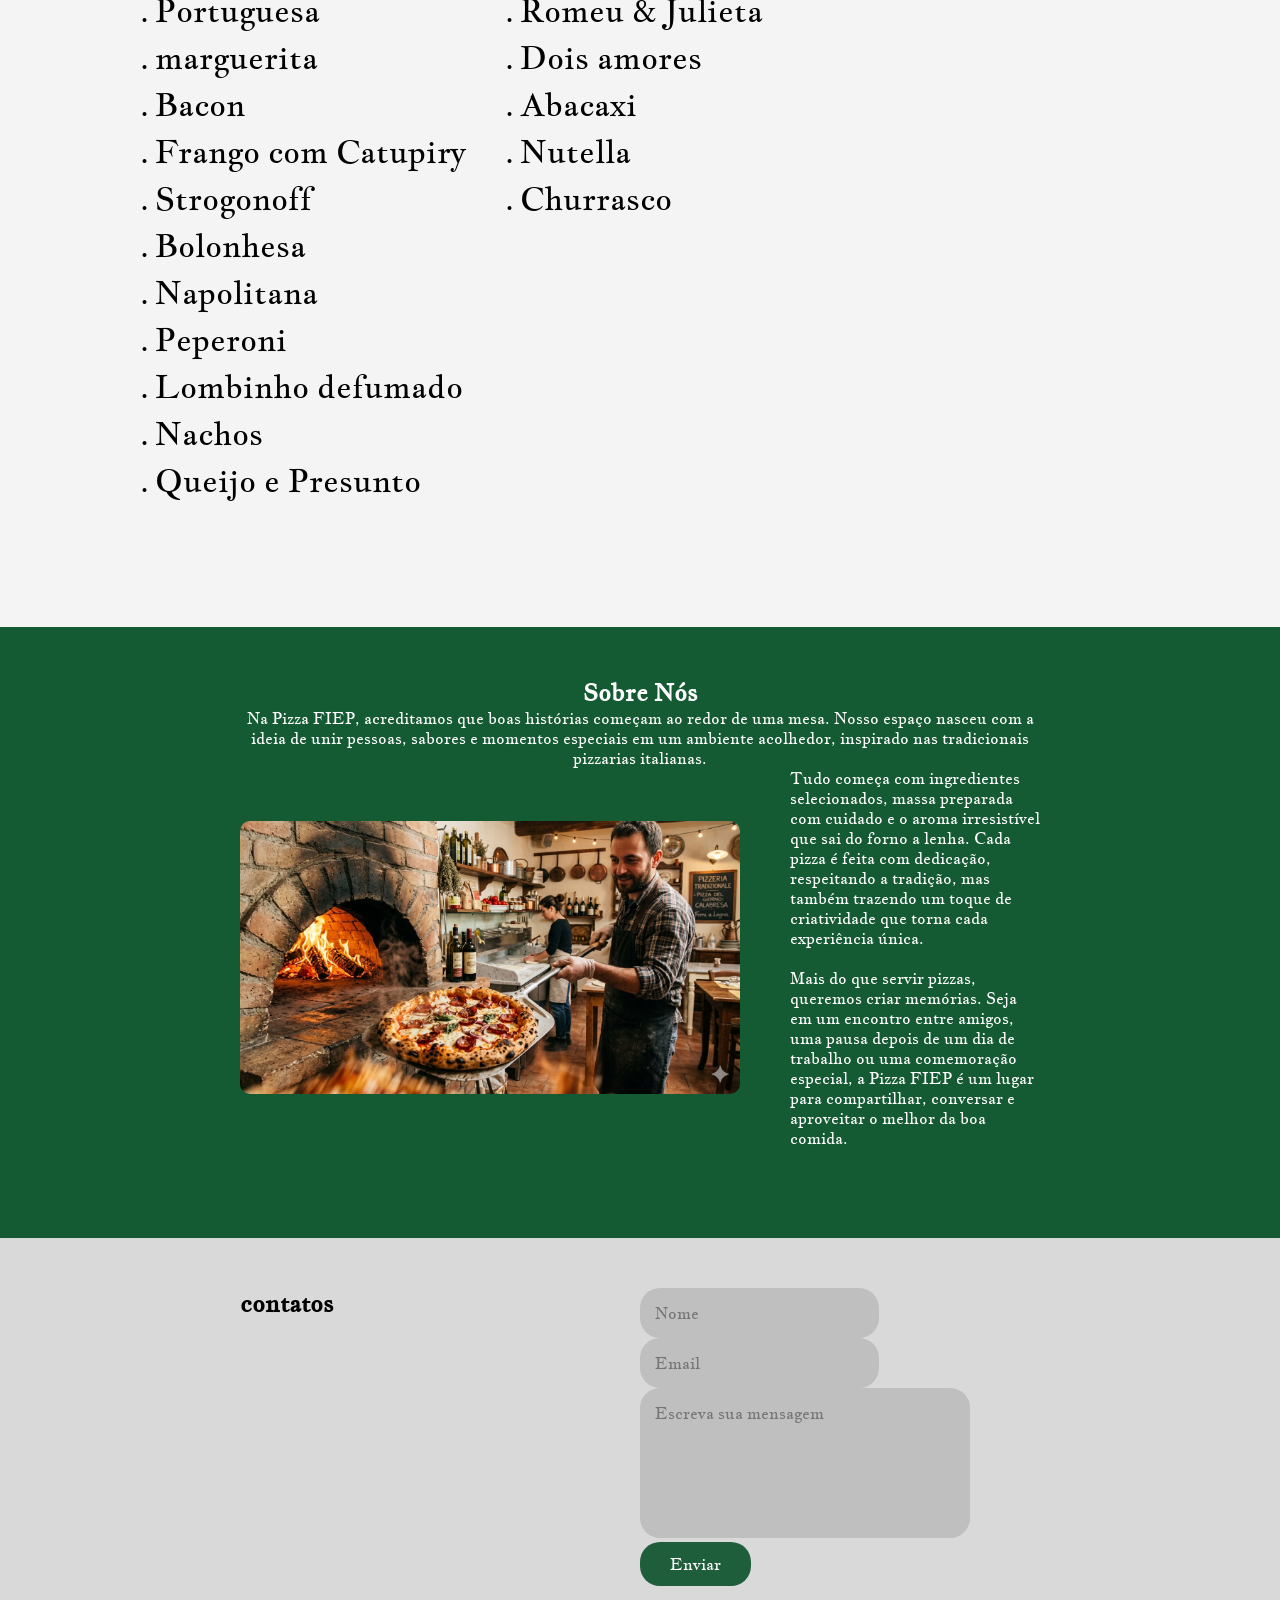
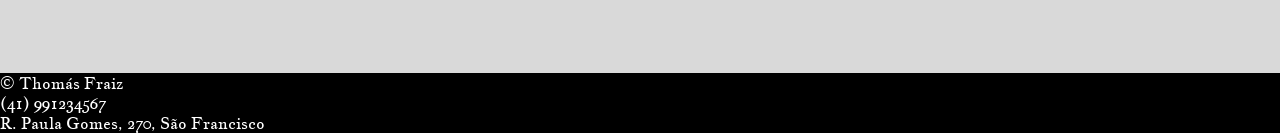
==== commit 182de4ff: "Update index.html" ====
--- a/tds/index.html
+++ b/tds/index.html
@@ -1,177 +1,157 @@
 <!doctype html>
 <html lang="pt-BR">
-  <head>
+
+<head>
     <meta charset="UTF-8" />
     <meta name="viewport" content="width=device-width, initial-scale=1.0" />
     <title>Pizza Fiep</title>
     <link rel="stylesheet" href="./style.css" />
-  </head>
+</head>
 
-  <body>
+<body>
     <!-- MENU -->
     <header class="header">
-      <h1 class="logo">Pizza Fiep</h1>
+        <h1 class="logo">Pizza Fiep</h1>
 
-      <div class="menu-toggle" id="menu-toggle">
-        <span></span>
-        <span></span>
-        <span></span>
-      </div>
-      <nav class="menu" id="menu">
-        <a href="#">Home</a>
-        <a href="#">Cardápio</a>
-        <a href="#">Sobre</a>
-        <a href="#">Contato</a>
-      </nav>
+        <div class="menu-toggle" id="menu-toggle">
+            <span></span>
+            <span></span>
+            <span></span>
+        </div>
+        <nav class="menu" id="menu">
+            <a href="#hero">Home</a>
+            <a href="#cardapio">Cardápio</a>
+            <a href="#sobre">Sobre</a>
+            <a href="#contato">Contato</a>
+        </nav>
     </header>
     <!-- HERO -->
-    <section class="hero">
-      <div class="overlay">
-        <div class="hero-text">
-          <h2>
-            A melhor industria <br />
-            de pizza <br />
-            do Brasil
-          </h2>
-          <button>Peça agora</button>
+    <section class="hero" id="hero">
+        <div class="overlay">
+            <div class="hero-text">
+                <h2>
+                    A melhor industria <br /> de pizza <br /> do Brasil
+                </h2>
+                <button>Peça agora</button>
+            </div>
         </div>
-      </div>
     </section>
     <div class="overlay-menu" id="overlay"></div>
     <section class="diferenciais">
-      <h2>Nossos diferenciais</h2>
-      <div class="cards">
-        <div class="card">
-          <img src="./tomate.png" alt="Tomate" />
-          <p>Ingredientes frescos</p>
+        <h2>Nossos diferenciais</h2>
+        <div class="cards">
+            <div class="card">
+                <img src="./tomate.png" alt="Tomate" />
+                <p>Ingredientes frescos</p>
+            </div>
+            <div class="card">
+                <img src="./fogo.png" alt="Fogo" />
+                <p>Forno a lenha</p>
+            </div>
+            <div class="card">
+                <img src="./queijo.png" alt="Queijo" />
+                <p>Mussarela artesanal</p>
+            </div>
+            <div class="card">
+                <img src="./relampago.png" alt="Relampago" />
+                <p>Entrega rápida</p>
+            </div>
         </div>
-        <div class="card">
-          <img src="./fogo.png" alt="Fogo" />
-          <p>Forno a lenha</p>
+    </section>
+    <section class="cardapio" id="cardapio">
+        <h2>🍕Cardápio🍕</h2>
+        <div class="lista">
+            <ul data-title="🍕 Tradicional">
+                <li>Calabresa</li>
+                <li>4 Queijos</li>
+                <li>Portuguesa</li>
+                <li>marguerita</li>
+                <li>Bacon</li>
+                <li>Frango com Catupiry</li>
+                <li>Strogonoff</li>
+                <li>Bolonhesa</li>
+                <li>Napolitana</li>
+                <li>Peperoni</li>
+                <li>Lombinho defumado</li>
+                <li>Nachos</li>
+                <li>Queijo e Presunto</li>
+            </ul>
+            <ul data-title="🔥Especiais">
+                <li>Carvão</li>
+                <li>Chocolate e Morango</li>
+                <li>Romeu & Julieta</li>
+                <li>Dois amores</li>
+                <li>Abacaxi</li>
+                <li>Nutella</li>
+                <li>Churrasco</li>
+            </ul>
         </div>
-        <div class="card">
-          <img src="./queijo.png" alt="Queijo" />
-          <p>Mussarela artesanal</p>
+    </section>
+    <section class="sobre" id="sobre">
+        <div class="conteudo">
+            <h2>Sobre Nós</h2>
+
+            <div class="textoC">
+                <p>
+                    Na Pizza FIEP, acreditamos que boas histórias começam ao redor de uma mesa. Nosso espaço nasceu com a ideia de unir pessoas, sabores e momentos especiais em um ambiente acolhedor, inspirado nas tradicionais pizzarias italianas.
+                </p>
+                <div class="pizzaiolo">
+                    <img src="Gemini_Generated_Image_4bzopk4bzopk4bzo.png" alt="IApizza" />
+
+                    <div class="textoL">
+                        <p>
+                            Tudo começa com ingredientes selecionados, massa preparada com cuidado e o aroma irresistível que sai do forno a lenha. Cada pizza é feita com dedicação, respeitando a tradição, mas também trazendo um toque de criatividade que torna cada experiência única.
+                            <br />
+                            <br />Mais do que servir pizzas, queremos criar memórias. Seja em um encontro entre amigos, uma pausa depois de um dia de trabalho ou uma comemoração especial, a Pizza FIEP é um lugar para compartilhar, conversar e aproveitar
+                            o melhor da boa comida.
+                        </p>
+                    </div>
+                </div>
+            </div>
         </div>
-        <div class="card">
-          <img src="./relampago.png" alt="Relampago" />
-          <p>Entrega rápida</p>
-        </div>
-      </div>
-    </section>
-    <section class="cardapio">
-      <h2>🍕Cardápio🍕</h2>
-      <div class="lista">
-        <ul data-title="🍕 Tradicional">
-          <li>Calabresa</li>
-          <li>4 Queijos</li>
-          <li>Portuguesa</li>
-          <li>marguerita</li>
-          <li>Bacon</li>
-          <li>Frango com Catupiry</li>
-          <li>Strogonoff</li>
-          <li>Bolonhesa</li>
-          <li>Napolitana</li>
-          <li>Peperoni</li>
-          <li>Lombinho defumado</li>
-          <li>Nachos</li>
-          <li>Queijo e Presunto</li>
-        </ul>
-        <ul data-title="🔥Especiais">
-          <li>Carvão</li>
-          <li>Chocolate e Morango</li>
-          <li>Romeu & Julieta</li>
-          <li>Dois amores</li>
-          <li>Abacaxi</li>
-          <li>Nutella</li>
-          <li>Churrasco</li>
-        </ul>
-      </div>
-    </section>
-    <section class="sobre">
-      <div class="conteudo">
-        <h2>Sobre Nós</h2>
-
-        <div class="textoC">
-          <p>
-            Na Pizza FIEP, acreditamos que boas histórias começam ao redor de
-            uma mesa. Nosso espaço nasceu com a ideia de unir pessoas, sabores e
-            momentos especiais em um ambiente acolhedor, inspirado nas
-            tradicionais pizzarias italianas.
-          </p>
-          <div class="pizzaiolo">
-            <img
-              src="Gemini_Generated_Image_4bzopk4bzopk4bzo.png"
-              alt="IApizza"
-            />
-
-            <div class="textoL">
-              <p>
-                Tudo começa com ingredientes selecionados, massa preparada com
-                cuidado e o aroma irresistível que sai do forno a lenha. Cada
-                pizza é feita com dedicação, respeitando a tradição, mas também
-                trazendo um toque de criatividade que torna cada experiência
-                única.
-                <br />
-                <br />Mais do que servir pizzas, queremos criar memórias. Seja
-                em um encontro entre amigos, uma pausa depois de um dia de
-                trabalho ou uma comemoração especial, a Pizza FIEP é um lugar
-                para compartilhar, conversar e aproveitar o melhor da boa
-                comida.
-              </p>
-            </div>
-          </div>
-        </div>
-      </div>
     </section>
 
-    <section class="contato">
-      <div>
-        <h2 style="color: black">contatos</h2>
+    <section class="contato" id="contato">
         <div>
-          <iframe
-            src="https://www.google.com/maps/embed?pb=!1m18!1m12!1m3!1d3603.4007730360013!2d-49.27483312385781!3d-25.424861432689877!2m3!1f0!2f0!3f0!3m2!1i1024!2i768!4f13.1!3m3!1m2!1s0x94dce411bd7d31bd%3A0xd55f5236caf94127!2sR.%20Paula%20Gomes%2C%20270%20-%20S%C3%A3o%20Francisco%2C%20Curitiba%20-%20PR%2C%2080510-070!5e0!3m2!1spt-BR!2sbr!4v1777907137975!5m2!1spt-BR!2sbr"
-            width="400"
-            height="300"
-            style="border: 0"
-            allowfullscreen=""
-            loading="lazy"
-            referrerpolicy="no-referrer-when-downgrade"
-          ></iframe>
+            <h2 style="color: black">contatos</h2>
+            <div>
+                <iframe src="https://www.google.com/maps/embed?pb=!1m18!1m12!1m3!1d3603.4007730360013!2d-49.27483312385781!3d-25.424861432689877!2m3!1f0!2f0!3f0!3m2!1i1024!2i768!4f13.1!3m3!1m2!1s0x94dce411bd7d31bd%3A0xd55f5236caf94127!2sR.%20Paula%20Gomes%2C%20270%20-%20S%C3%A3o%20Francisco%2C%20Curitiba%20-%20PR%2C%2080510-070!5e0!3m2!1spt-BR!2sbr!4v1777907137975!5m2!1spt-BR!2sbr"
+                    width="400" height="300" style="border: 0" allowfullscreen="" loading="lazy" referrerpolicy="no-referrer-when-downgrade"></iframe>
+            </div>
         </div>
-      </div>
-      <div class="form-container">
-        <form Method="post"id="whatsappForm">
-            <input type="hidden" name="id" value="3">
+        <div class="forms">
+            <form method="post" id="whatsappForm">
+                <input type="hidden" name="id" value="3" />
 
-            <div class="form-group">
-                <label for="name"></label>
-                <input type="text" id="name" name="name" placeholder="Nome" required>
-            </div>
-            <div class="form-group">
-                <label for="email"></label>
-                <input type="email" name="email" id="email" placeholder="Email" required>
-            </div>
-            <div class="form-group">
-                <label for="mensagem"></label>
-                <textarea name="mensagem" id="mensagem" cols="30" rows="10" placeholder="Escreva sua mensagem"></textarea>
-            </div>
-            <div class="form-group button">
-                <button type="submit" class="btn btn-primary w-100">Enviar</button>
-            </div>
-        </form>
-    </div>
+                <div class="formN">
+                    <label for="name"></label>
+                    <input type="text" id="name" name="name" placeholder="Nome" required />
+                </div>
+                <div class="formE">
+                    <label for="email"></label>
+                    <input type="email" name="email" id="email" placeholder="Email" required />
+                </div>
+                <div class="formSG">
+                    <label for="mensagem"></label>
+                    <textarea name="mensagem" id="mensagem" cols="30" rows="10" placeholder="Escreva sua mensagem"></textarea>
+                </div>
+                <div class="formB">
+                    <button type="submit" class="btn btn-primary w-100">Enviar</button>
+                </div>
+            </form>
+        </div>
     </section>
 
     <footer class="rodape">
-      <div>
-        <p>&copy; Thomás Fraiz</p>
-      </div>
-      <div>
-        <p>(41) 991234567</p>
-        <p>R. Paula Gomes, 270, São Francisco</p>
-      </div>
+        <div>
+            <p>&copy; Thomás Fraiz</p>
+        </div>
+        <div>
+            <p>(41) 991234567</p>
+            <p>R. Paula Gomes, 270, São Francisco</p>
+        </div>
     </footer>
     <script src="script.js"></script>
-  </body>
+</body>
+
 </html>
